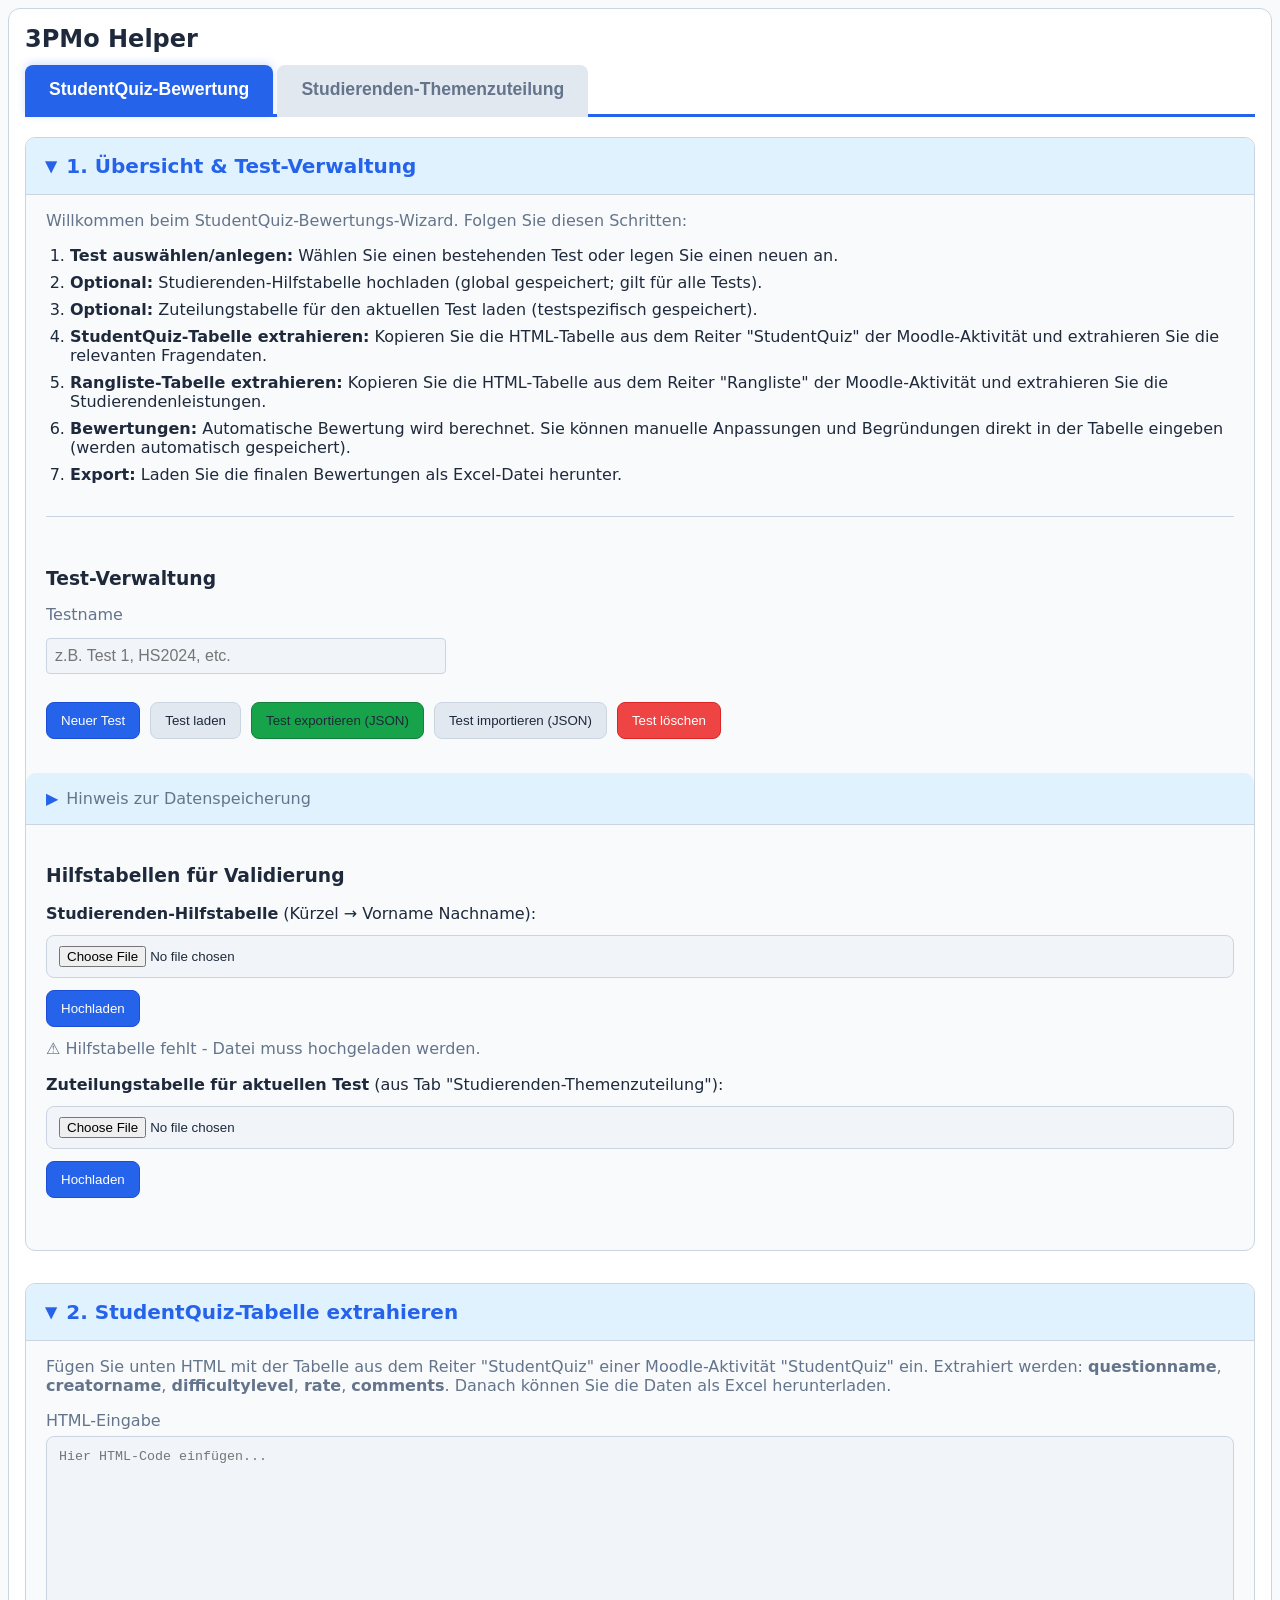
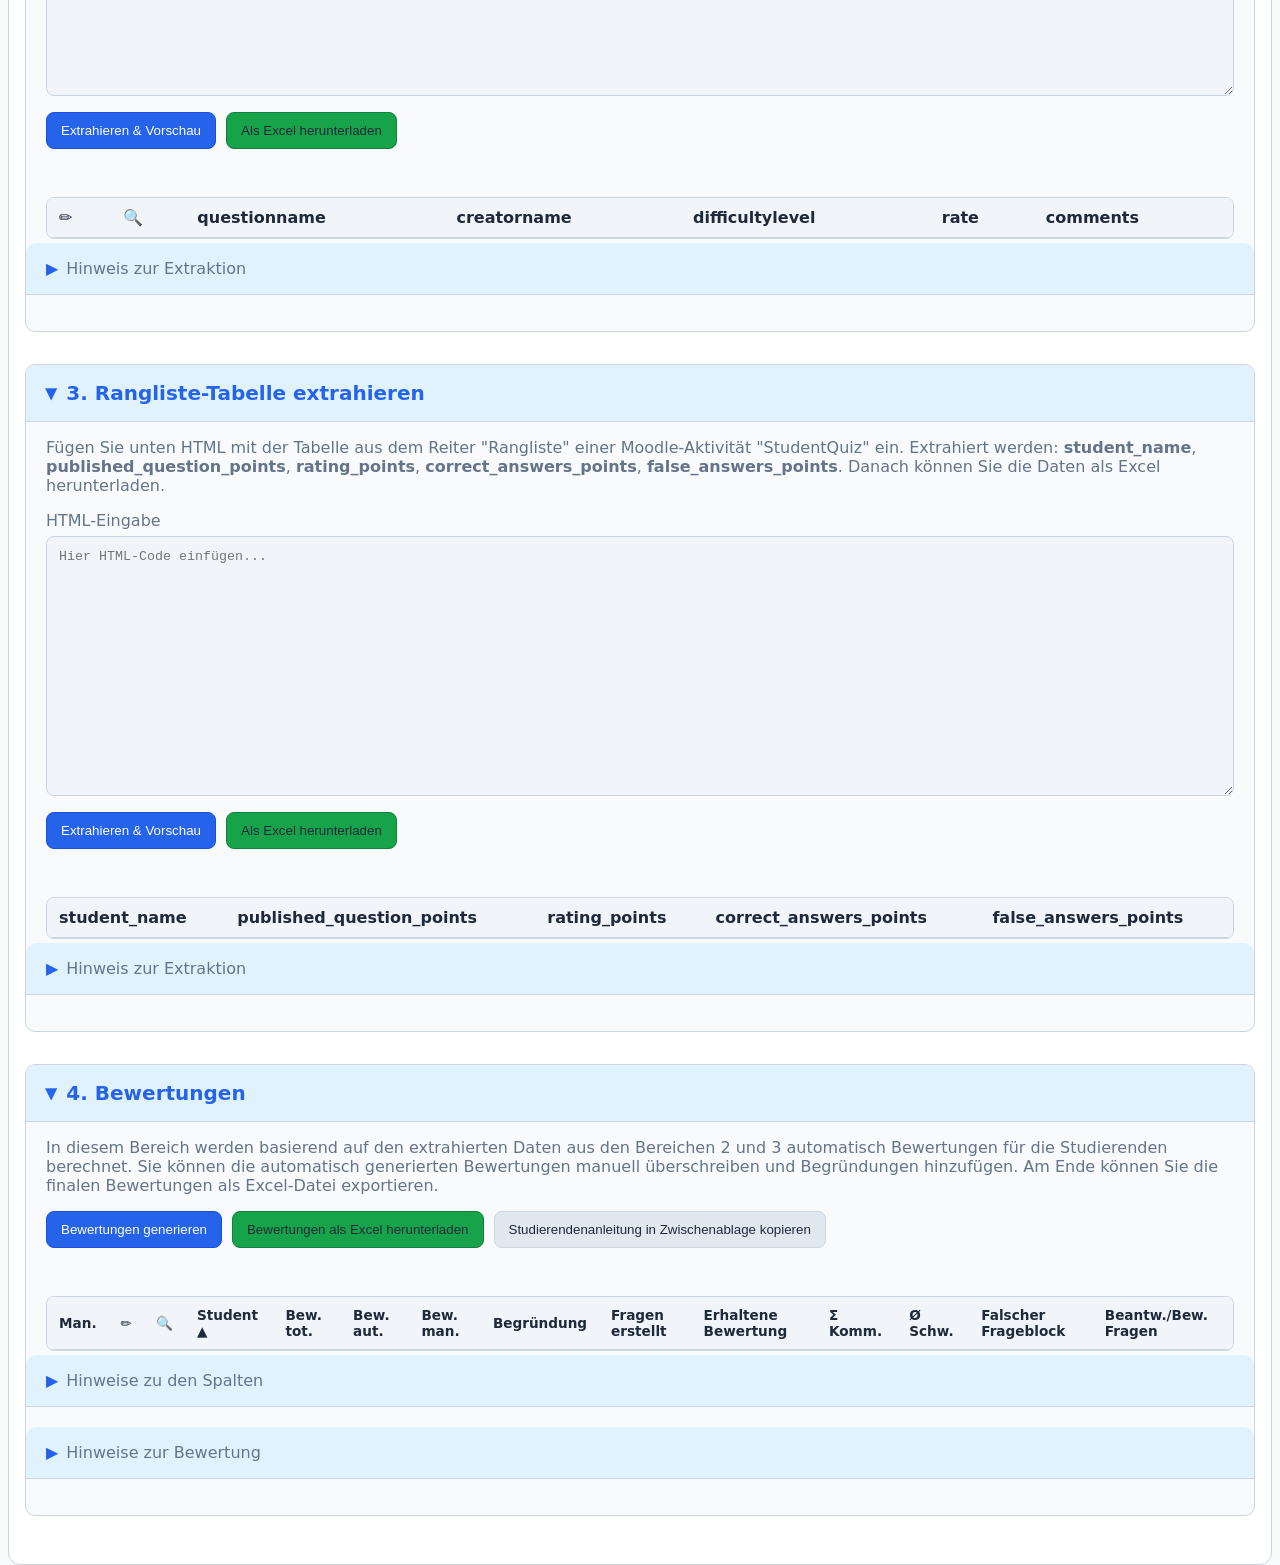
==== index.html @ 660d5282 "docs: changed readme.md and on-page documentation" ====
<!doctype html>
<html lang="de">
<head>
  <meta charset="utf-8" />
  <meta name="viewport" content="width=device-width, initial-scale=1" />
  <title>3PMo Helper</title>
  <link rel="stylesheet" href="styles.css" />
  <script src="vendor/xlsx.bundle.js"></script>
  <script src="grading.js"></script>
  <script src="persistence.js"></script>
  <script defer src="script.js"></script>
</head>
<body>
  <div class="container">
    <h1>3PMo Helper</h1>

    <div class="tabs">
      <button id="tabSQ" class="tab active" type="button">StudentQuiz-Bewertung</button>
      <button id="tabAssign" class="tab" type="button">Studierenden-Themenzuteilung</button>
    </div>

    <section id="page-sq" class="page active" aria-labelledby="tabSQ">
      
      <!-- Bereich 1: Übersicht & Test-Verwaltung -->
      <details class="wizard-section" open>
        <summary><h2>1. Übersicht & Test-Verwaltung</h2></summary>
        <div class="wizard-content">
          <p class="hint">Willkommen beim StudentQuiz-Bewertungs-Wizard. Folgen Sie diesen Schritten:</p>
          <ol>
            <li><strong>Test auswählen/anlegen:</strong> Wählen Sie einen bestehenden Test oder legen Sie einen neuen an.</li>
            <li><strong>Optional:</strong> Studierenden‑Hilfstabelle hochladen (global gespeichert; gilt für alle Tests).</li>
            <li><strong>Optional:</strong> Zuteilungstabelle für den aktuellen Test laden (testspezifisch gespeichert).</li>
            <li><strong>StudentQuiz‑Tabelle extrahieren:</strong> Kopieren Sie die HTML‑Tabelle aus dem Reiter "StudentQuiz" der Moodle‑Aktivität und extrahieren Sie die relevanten Fragendaten.</li>
            <li><strong>Rangliste‑Tabelle extrahieren:</strong> Kopieren Sie die HTML‑Tabelle aus dem Reiter "Rangliste" der Moodle‑Aktivität und extrahieren Sie die Studierendenleistungen.</li>
            <li><strong>Bewertungen:</strong> Automatische Bewertung wird berechnet. Sie können manuelle Anpassungen und Begründungen direkt in der Tabelle eingeben (werden automatisch gespeichert).</li>
            <li><strong>Export:</strong> Laden Sie die finalen Bewertungen als Excel‑Datei herunter.</li>
          </ol>

          <div class="test-management">
            <h3>Test-Verwaltung</h3>
            
            <label for="testNameInput" class="label">Testname</label>
            <input type="text" id="testNameInput" placeholder="z.B. Test 1, HS2024, etc." />
            
            <div class="buttons">
              <button id="btnNewTest" type="button" class="primary">Neuer Test</button>
              <button id="btnLoadTest" type="button">Test laden</button>
              <button id="btnSaveTest" type="button" class="success">Test exportieren (JSON)</button>
              <button id="btnImportTest" type="button">Test importieren (JSON)</button>
              <button id="btnDeleteTest" type="button" style="background: #ef4444; border-color: #dc2626; color: white;">Test löschen</button>
            </div>
            <input type="file" id="testFileInput" accept=".json" style="display: none;" />
            
            <div id="testStatus" class="status" role="status" aria-live="polite"></div>
            
            <details class="note">
              <summary>Hinweis zur Datenspeicherung</summary>
              <ul>
                <li><strong>Automatisches Speichern:</strong> Manuelle Bewertungen, Begründungen und „Manuell zu bewerten“ werden <em>pro Test</em> lokal (LocalStorage) gespeichert.</li>
                <li><strong>Hilfstabellen:</strong> Die Studierenden‑Hilfstabelle wird <em>global</em> gespeichert (gilt für alle Tests).</li>
                <li><strong>Zuteilung:</strong> Die Zuteilungstabelle wird <em>testspezifisch</em> gespeichert.</li>
                <li><strong>HTML‑Daten:</strong> Die in Bereich 2/3 eingefügten HTML‑Daten werden <em>pro Test</em> gespeichert und können mit „Gespeicherte Daten löschen“ in den jeweiligen Bereichen entfernt werden.</li>
                <li><strong>Export/Import (JSON):</strong> Enthält manuelle Noten, Begründungen sowie die Markierung „Manuell zu bewerten“.</li>
                <li><strong>Test löschen:</strong> Entfernt alle Daten des aktuellen Tests aus dem LocalStorage. Die globale Studierenden‑Hilfstabelle bleibt erhalten.</li>
                <li><strong>Mehrere Tests:</strong> Sie können verschiedene Tests parallel verwalten (z. B. „Test 1“, „Test 2“).</li>
              </ul>
            </details>
          </div>

          <div class="helper-tables" style="margin-top: 24px;">
            <h3>Hilfstabellen für Validierung</h3>
            
            <div class="upload-section">
              <label>
                <strong>Studierenden-Hilfstabelle</strong> (Kürzel → Vorname Nachname):
              </label>
              <input type="file" id="studentHelperFile" accept=".xlsx,.xls">
              <div class="buttons">
                <button id="btnUploadStudentHelper" type="button" class="primary">Hochladen</button>
                <button id="btnClearStudentHelper" type="button" class="secondary" style="display: none;">Daten löschen</button>
              </div>
              <div id="statusStudentHelper" class="status"></div>
            </div>

            <div class="upload-section" style="margin-top: 16px;">
              <label>
                <strong>Zuteilungstabelle für aktuellen Test</strong> (aus Tab "Studierenden-Themenzuteilung"):
              </label>
              <input type="file" id="assignmentFile" accept=".xlsx,.xls">
              <div class="buttons">
                <button id="btnUploadAssignment" type="button" class="primary">Hochladen</button>
                <button id="btnClearAssignment" type="button" class="secondary" style="display: none;">Daten löschen</button>
              </div>
              <div id="statusAssignment" class="status"></div>
            </div>
          </div>
        </div>
      </details>

      <!-- Bereich 2: StudentQuiz-Tabelle extrahieren -->
      <details class="wizard-section" open>
        <summary><h2>2. StudentQuiz-Tabelle extrahieren</h2></summary>
        <div class="wizard-content">
          <p class="hint">Fügen Sie unten HTML mit der Tabelle aus dem Reiter "StudentQuiz" einer Moodle-Aktivität "StudentQuiz" ein. Extrahiert werden: <strong>questionname</strong>, <strong>creatorname</strong>, <strong>difficultylevel</strong>, <strong>rate</strong>, <strong>comments</strong>. Danach können Sie die Daten als Excel herunterladen.</p>

          <label for="htmlInput" class="label">HTML-Eingabe</label>
          <textarea id="htmlInput" placeholder="Hier HTML-Code einfügen..."></textarea>

          <div class="buttons">
            <button id="btnParse" type="button" class="primary">Extrahieren & Vorschau</button>
            <button id="btnDownload" type="button" class="success">Als Excel herunterladen</button>
            <button id="btnClearSavedHtml" type="button" class="secondary" style="display: none;">Gespeicherte Daten löschen</button>
          </div>

          <div id="status" class="status" role="status" aria-live="polite"></div>

          <div class="table-wrapper">
            <table id="previewTable">
              <thead>
                <tr>
                  <th>✏️</th>
                  <th>🔍</th>
                  <th>questionname</th>
                  <th>creatorname</th>
                  <th>difficultylevel</th>
                  <th>rate</th>
                  <th>comments</th>
                </tr>
              </thead>
              <tbody></tbody>
            </table>
          </div>

          <details class="note">
            <summary>Hinweis zur Extraktion</summary>
            <ul>
              <li><strong>difficultylevel</strong> wird nur aus <code>data-difficultylevel</code> gelesen. Falls nicht vorhanden, bleibt das Feld leer.</li>
              <li><strong>rate</strong> wird nur aus <code>data-rate</code> gelesen. Falls nicht vorhanden, bleibt das Feld leer.</li>
              <li><strong>comments</strong>: "n.a." wird als 0 gezählt.</li>
              <li><strong>Speicherung:</strong> Das eingegebene HTML wird <em>pro Test</em> im Browser gespeichert. Mit „Gespeicherte Daten löschen“ können Sie es entfernen.</li>
            </ul>
          </details>
        </div>
      </details>

      <!-- Bereich 3: Rangliste-Tabelle extrahieren -->
      <details class="wizard-section" open>
        <summary><h2>3. Rangliste-Tabelle extrahieren</h2></summary>
        <div class="wizard-content">
          <p class="hint">Fügen Sie unten HTML mit der Tabelle aus dem Reiter "Rangliste" einer Moodle-Aktivität "StudentQuiz" ein. Extrahiert werden: <strong>student_name</strong>, <strong>published_question_points</strong>, <strong>rating_points</strong>, <strong>correct_answers_points</strong>, <strong>false_answers_points</strong>. Danach können Sie die Daten als Excel herunterladen.</p>

          <label for="htmlInputRanking" class="label">HTML-Eingabe</label>
          <textarea id="htmlInputRanking" placeholder="Hier HTML-Code einfügen..."></textarea>

          <div class="buttons">
            <button id="btnParseRanking" type="button" class="primary">Extrahieren & Vorschau</button>
            <button id="btnDownloadRanking" type="button" class="success">Als Excel herunterladen</button>
            <button id="btnClearSavedRankingHtml" type="button" class="secondary" style="display: none;">Gespeicherte Daten löschen</button>
          </div>

          <div id="statusRanking" class="status" role="status" aria-live="polite"></div>

          <div class="table-wrapper">
            <table id="previewTableRanking">
              <thead>
                <tr>
                  <th>student_name</th>
                  <th>published_question_points</th>
                  <th>rating_points</th>
                  <th>correct_answers_points</th>
                  <th>false_answers_points</th>
                </tr>
              </thead>
              <tbody></tbody>
            </table>
          </div>

          <details class="note">
            <summary>Hinweis zur Extraktion</summary>
            <ul>
              <li>Die Extraktion erfolgt analog zur StudentQuiz-Tabelle.</li>
              <li>Punktwerte werden als numerische Werte extrahiert.</li>
              <li><strong>Speicherung:</strong> Das eingegebene HTML wird <em>pro Test</em> im Browser gespeichert. Mit „Gespeicherte Daten löschen“ können Sie es entfernen.</li>
            </ul>
          </details>
        </div>
      </details>

      <!-- Bereich 4: Bewertungen -->
      <details class="wizard-section" open>
        <summary><h2>4. Bewertungen</h2></summary>
        <div class="wizard-content">
          <p class="hint">In diesem Bereich werden basierend auf den extrahierten Daten aus den Bereichen 2 und 3 automatisch Bewertungen für die Studierenden berechnet. Sie können die automatisch generierten Bewertungen manuell überschreiben und Begründungen hinzufügen. Am Ende können Sie die finalen Bewertungen als Excel-Datei exportieren.</p>
          
          <div class="buttons">
            <button id="btnGenerateGrades" type="button" class="primary" disabled>Bewertungen generieren</button>
            <button id="btnDownloadGrades" type="button" class="success" disabled>Bewertungen als Excel herunterladen</button>
            <button id="btnCopyStudentGuide" type="button" class="secondary">Studierendenanleitung in Zwischenablage kopieren</button>
          </div>

          <div id="statusGrades" class="status" role="status" aria-live="polite"></div>

          <div class="buttons" id="gradeFilterButtons" style="display: none;">
            <button id="btnFilterManual" type="button">Nur manuell zu Bewertende anzeigen</button>
            <button id="btnShowAll" type="button">Alle anzeigen</button>
          </div>

          <div class="table-height-control" id="tableHeightControl" style="display: none;">
            <label for="tableHeightSlider">Tabellenhöhe: <span id="tableHeightValue">600</span>px</label>
            <input type="range" id="tableHeightSlider" min="300" max="1200" value="600" step="50">
          </div>

          <div class="table-wrapper" id="gradesTableWrapper">
            <table id="gradesTable">
              <thead>
                <tr>
                  <th>Man.</th>
                  <th>✏️</th>
                  <th>🔍</th>
                  <th class="sortable" data-sort="student_name" data-order="asc">Student ▲</th>
                  <th class="sortable" data-sort="total_grade">Bew. tot.</th>
                  <th class="sortable" data-sort="automatic_grade">Bew. aut.</th>
                  <th class="sortable" data-sort="manual_grade">Bew. man.</th>
                  <th>Begründung</th>
                  <th class="sortable" data-sort="question_count">Fragen erstellt</th>
                  <th class="sortable" data-sort="rating_points">Erhaltene Bewertung</th>
                  <th class="sortable" data-sort="total_comments">Σ Komm.</th>
                  <th class="sortable" data-sort="avg_difficultylevel">Ø Schw.</th>
                  <th class="sortable" data-sort="wrong_block">Falscher Frageblock</th>
                  <th class="sortable" data-sort="total_answers_points">Beantw./Bew. Fragen</th>
                </tr>
              </thead>
              <tbody></tbody>
            </table>
          </div>

          <details class="note">
            <summary>Hinweise zu den Spalten</summary>
            <ul>
              <li><strong>Fragen erstellt:</strong> Anzahl der erstellten Fragen. Werte ungleich 1 werden rot und fett dargestellt.</li>
              <li><strong>Erhaltene Bewertung:</strong> Durchschnittliche Bewertung (Sterne) der erstellten Frage(n). Berechnet als: Summe der Bewertungspunkte / Anzahl Fragen.</li>
              <li><strong>Beantw./Bew. Fragen:</strong> Format: Gesamt (R: Richtig / F: Falsch). Zeigt die Gesamtpunkte für Antworten sowie die Aufteilung in richtige und falsche Antworten.</li>
            </ul>
          </details>

          <details class="note">
            <summary>Hinweise zur Bewertung</summary>
            
            <h4>Automatische Bewertung (0-100%)</h4>
            <p>Gewichtete Gesamtbewertung aus drei Hauptaspekten plus zusätzliche Abzüge:</p>
            <ul>
              <li><strong>Frage erstellt (50%):</strong> 0 Fragen = 0%, 1 Frage = 100%, mehr als 1 Frage = 70%</li>
              <li><strong>Fragebewertung (25%):</strong> Basierend auf erhaltenen Sternen pro veröffentlichter Frage, normalisiert auf Skala 2-5 (≤2 Sterne = 0%, 5 Sterne = 100%, linear dazwischen)</li>
              <li><strong>Fragen beantwortet (25%):</strong> Basierend auf Anzahl beantworteter Fragen, normalisiert auf max. 5 Fragen (≥5 Fragen = 100%)</li>
              <li><strong>Falscher Frageblock:</strong> -20% Abzug vom Gesamtergebnis, wenn Frage im falschen thematischen Block erstellt wurde</li>
              <li><strong>Mehr falsche als richtige Antworten:</strong> -10% Abzug vom Gesamtergebnis, deutet auf ungenügendes Engagement hin</li>
            </ul>
            <p><strong>Formel:</strong> (50% × Bewertung_FrageErstellt + 25% × Bewertung_FrageBewertung + 25% × Bewertung_FragenBeantwortung) - Zusätzliche Abzüge</p>
            
            <h4>Automatische Markierung für manuelle Bewertung</h4>
            <p>Ein Eintrag wird automatisch als "Manuell zu bewerten" markiert (rot hervorgehoben), wenn eines der folgenden Kriterien zutrifft:</p>
            <ul>
              <li><strong>Mehr als eine Frage erstellt:</strong> Anzahl Fragen > 1 (ungewöhnlich, könnte auf Fehler hindeuten)</li>
              <li><strong>Punkte Sterne < 4:</strong> Niedrige Bewertung der erstellten Frage(n), deutet auf Qualitätsprobleme hin</li>
              <li><strong>Σ Kommentare < 3:</strong> Zu wenige Bewertungen der Frage (< 3 Studierende), daher ist die Aussagekraft der Punkte Sterne nicht ausreichend. Die Qualität der Frage muss manuell geprüft werden</li>
              <li><strong>Punkte Antworten < 5:</strong> Zu wenig Engagement beim Beantworten von Fragen (25% der Bewertung)</li>
              <li><strong>Mehr falsche als richtige Antworten:</strong> Deutet darauf hin, dass der Studierende möglicherweise geraten hat statt die Fragen ernsthaft zu beantworten (erkennbar an geringer investierter Zeit)</li>
              <li><strong>Falscher Frageblock:</strong> Frage wurde im falschen thematischen Block erstellt (Zuteilungsfehler)</li>
            </ul>
            <p><strong>Zweck:</strong> Diese Kriterien helfen dabei, Studierende zu identifizieren, die besondere Aufmerksamkeit benötigen oder bei denen die automatische Bewertung möglicherweise nicht angemessen ist.</p>
            
            <h4>Manuelle Bewertung</h4>
            <p>Kann verwendet werden, um die automatische Bewertung zu überschreiben. Begründungen helfen bei der Nachvollziehbarkeit und Transparenz gegenüber den Studierenden.</p>
          </details>
        </div>
      </details>

    </section>

    <section id="page-assign" class="page" aria-labelledby="tabAssign">
      <p class="hint">Studierenden-Themenzuteilung: Laden Sie eine Excel-Datei mit den Spalten <strong>Kuerzel</strong> und <strong>Klasse</strong> hoch, geben Sie die Testnummer und die Blöcke an und erzeugen Sie die Zuteilung.</p>

      <label for="studentsFile" class="label">Excel mit Studierenden (Kuerzel, Klasse)</label>
      <input id="studentsFile" type="file" accept=".xlsx,.xls,application/vnd.openxmlformats-officedocument.spreadsheetml.sheet,application/vnd.ms-excel" />

      <label for="testNumber" class="label">Testnummer (1–12)</label>
      <input id="testNumber" type="number" min="1" max="12" placeholder="z. B. 3" />

      <label for="blocksInput" class="label">Blöcke (Semikolon-getrennt, Format: Semesterwoche_Folienbereich)</label>
      <input id="blocksInput" type="text" placeholder="z. B. 1_8-12; 1_13-17; 2_2-6" />

      <div class="buttons">
        <button id="btnTemplate" type="button" class="secondary">Template herunterladen</button>
        <button id="btnAssign" type="button" class="primary">Zuteilen & Vorschau</button>
        <button id="btnDownloadAssign" type="button" class="success">Als Excel herunterladen</button>
      </div>

      <div id="assignStatus" class="status" role="status" aria-live="polite"></div>

      <div id="assignSummary"></div>

      <div class="table-wrapper">
        <table id="assignPreviewTable">
          <thead>
            <tr>
              <th>Kürzel</th>
              <th>Klasse</th>
              <th>Frage erstellen in Block</th>
              <th>Fragen beantworten in Blöcken</th>
            </tr>
          </thead>
          <tbody></tbody>
        </table>
      </div>

      <details class="note">
        <summary>Hinweis zum Blöcke-Format</summary>
        <ul>
          <li>Format pro Block: <code>Semesterwoche_Folienbereich</code> (z. B. <code>1_8-12</code>).</li>
          <li>Mehrere Blöcke semikolongetrennt (z. B. <code>1_8-12; 1_13-17; 2_2-6</code>).</li>
          <li>Im Output werden Wochen zweistellig formatiert (z. B. <code>SW01F8-12</code>).</li>
        </ul>
      </details>
    </section>
  </div>
</body>
</html>
---- styles.css ----
/* Basic, clean layout */
:root {
  --bg: #f8fafc;
  --panel: #ffffff;
  --text: #1e293b;
  --muted: #64748b;
  --primary: #2563eb;
  --secondary: #e2e8f0;
  --success: #16a34a;
  --border: #cbd5e1;
}

* { box-sizing: border-box; }
html, body { height: 100%; }
body {
  margin: 0;
  background: var(--bg);
  color: var(--text);
  font-family: ui-sans-serif, system-ui, -apple-system, Segoe UI, Roboto, Ubuntu, Cantarell, Noto Sans, "Helvetica Neue", Arial, "Apple Color Emoji", "Segoe UI Emoji";
}

.container {
  max-width: none;
  margin: 8px;
  padding: 16px;
  background: var(--panel);
  border: 1px solid var(--border);
  border-radius: 12px;
}

h1 { margin: 0 0 12px; font-size: 1.5rem; }
.hint { margin: 0 0 16px; color: var(--muted); }
.label { display:block; margin: 12px 0 6px; color: var(--muted); }

#htmlInput {
  width: 100%;
  min-height: 260px;
  padding: 12px;
  border-radius: 8px;
  border: 1px solid var(--border);
  background: #f1f5f9;
  color: var(--text);
  font-family: ui-monospace, SFMono-Regular, Menlo, Monaco, Consolas, "Liberation Mono", "Courier New", monospace;
}

.buttons { display: flex; gap: 10px; margin-top: 12px; flex-wrap: wrap; }
button { 
  border: 1px solid var(--border);
  background: var(--secondary);
  color: var(--text);
  padding: 10px 14px;
  border-radius: 8px;
  cursor: pointer;
}
button.primary { background: var(--primary); border-color: #1d4ed8; color: #ffffff; }
button.secondary { background: var(--secondary); }
button.success { background: var(--success); border-color: #15803d; }
button:hover { filter: brightness(1.08); }

.status { margin-top: 10px; min-height: 20px; color: var(--muted); }

.table-wrapper { margin-top: 18px; overflow:auto; border: 1px solid var(--border); border-radius: 8px; max-height: 600px; }
#previewTable, #assignPreviewTable, #gradesTable, .summary-table { width: 100%; border-collapse: collapse; }
#previewTable th, #previewTable td, #assignPreviewTable th, #assignPreviewTable td, #gradesTable th, #gradesTable td, .summary-table th, .summary-table td { padding: 10px 12px; border-bottom: 1px solid var(--border); text-align: left; }
#previewTable thead th, #assignPreviewTable thead th, #gradesTable thead th, .summary-table thead th { position: sticky; top: 0; background: #f1f5f9; z-index: 10; }
#previewTable tbody tr:hover, #assignPreviewTable tbody tr:hover, #gradesTable tbody tr:hover, .summary-table tbody tr:hover { background: rgba(0,0,0,0.03); }

/* Sortable table headers */
.sortable {
  cursor: pointer;
  user-select: none;
  position: relative;
  transition: background 0.2s;
}
.sortable:hover {
  background: rgba(37, 99, 235, 0.2);
}
.sortable:active {
  background: rgba(37, 99, 235, 0.3);
}

/* Table height control */
.table-height-control {
  margin: 16px 0;
  padding: 12px;
  background: #f1f5f9;
  border: 1px solid var(--border);
  border-radius: 8px;
}
.table-height-control label {
  display: block;
  margin-bottom: 8px;
  color: var(--muted);
  font-size: 0.9rem;
}
.table-height-control input[type="range"] {
  width: 100%;
  max-width: 400px;
  height: 6px;
  background: var(--border);
  border-radius: 3px;
  white-space: pre-wrap;
  outline: none;
  appearance: none;
  -webkit-appearance: none;
}
.table-height-control input[type="range"]::-webkit-slider-thumb {
  -webkit-appearance: none;
  appearance: none;
  width: 18px;
  height: 18px;
  background: var(--primary);
  cursor: pointer;
  border-radius: 50%;
}
.table-height-control input[type="range"]::-moz-range-thumb {
  width: 18px;
  height: 18px;
  background: var(--primary);
  cursor: pointer;
  border-radius: 50%;
  border: none;
}

.note { margin-top: 24px; color: var(--muted); }
details.note summary { 
  cursor: pointer; 
  list-style: none;
}
details.note summary::-webkit-details-marker { display: none; }
details.note summary::before {
  content: '▶';
  display: inline-block;
  margin-right: 8px;
  transition: transform 0.2s;
  color: var(--primary);
  transform: rotate(0deg) !important;
}
details.note[open] summary::before {
  transform: rotate(90deg) !important;
}

/* Upload sections */
.upload-section {
  display: flex;
  flex-direction: column;
  gap: 12px;
}
.upload-section label {
  display: block;
  margin-bottom: 0;
}
.upload-section input[type="file"] {
  margin-top: 0;
}
.upload-section .buttons,
.upload-section > button {
  margin-top: 0;
}
.upload-section .status {
  margin-top: 0;
}

/* Tabs & pages */
.tabs { 
  display: flex; 
  gap: 4px; 
  margin: 0 0 0 0; 
  border-bottom: 3px solid var(--primary);
  flex-wrap: wrap; 
}
.tab { 
  background: #e2e8f0;
  color: var(--muted);
  padding: 14px 24px;
  border: none;
  border-radius: 8px 8px 0 0;
  cursor: pointer;
  font-size: 1.1rem;
  font-weight: 600;
  transition: all 0.2s;
  border-bottom: 3px solid transparent;
  margin-bottom: -3px;
  position: relative;
}
.tab:hover {
  background: #cbd5e1;
  filter: none;
}
.tab.active { 
  background: var(--primary); 
  color: white;
  border-color: var(--primary);
  box-shadow: 0 -2px 8px rgba(37, 99, 235, 0.2);
}
.page { 
  display: none; 
  padding-top: 20px;
}
.page.active { 
  display: block; 
}

/* Inputs for assignment page */
input[type="text"], input[type="number"], input[type="file"] {
  width: 100%;
  padding: 10px 12px;
  border-radius: 8px;
  border: 1px solid var(--border);
  background: #f1f5f9;
  color: var(--text);
  margin-top: 8px;
}

/* Summary sections */
.summary-section { margin-top: 16px; }
.summary-section h3 { margin: 8px 0; font-size: 1rem; color: var(--text); }

/* Wizard sections */
.wizard-section {
  margin-bottom: 32px;
  padding: 20px;
  background: #f8fafc;
  border: 1px solid var(--border);
  border-radius: 10px;
}
.wizard-section summary {
  cursor: pointer;
  list-style: none;
  margin: -20px -20px 16px -20px;
  padding: 16px 20px;
  background: #e0f2fe;
  border-radius: 10px 10px 0 0;
  border-bottom: 1px solid var(--border);
  user-select: none;
}
.wizard-section summary::-webkit-details-marker {
  display: none;
}
.wizard-section summary::before {
  content: '▶';
  display: inline-block;
  margin-right: 8px;
  transition: transform 0.2s;
  color: var(--primary);
}
.wizard-section[open] summary::before {
  transform: rotate(90deg);
}
.wizard-section summary:hover {
  background: #bae6fd;
}
.wizard-section h2 {
  display: inline;
  margin: 0;
  font-size: 1.25rem;
  color: var(--primary);
}
.wizard-section ol {
  margin: 8px 0;
  padding-left: 24px;
  color: var(--text);
}
.wizard-section ol li {
  margin-bottom: 8px;
}

/* Styling für alle textareas (nicht nur htmlInput) */
textarea {
  width: 100%;
  min-height: 260px;
  padding: 12px;
  border-radius: 8px;
  border: 1px solid var(--border);
  background: #f1f5f9;
  color: var(--text);
  font-family: ui-monospace, SFMono-Regular, Menlo, Monaco, Consolas, "Liberation Mono", "Courier New", monospace;
}

/* Tables in wizard sections */
#previewTableRanking, #gradesTable {
  width: 100%;
  border-collapse: collapse;
}
#previewTableRanking th, #previewTableRanking td,
#gradesTable th, #gradesTable td {
  padding: 10px 12px;
  border-bottom: 1px solid var(--border);
  text-align: left;
}
#previewTableRanking thead th, #gradesTable thead th {
  position: sticky;
  top: 0;
  background: #f1f5f9;
}
#previewTableRanking tbody tr:hover, #gradesTable tbody tr:hover {
  background: rgba(0, 0, 0, 0.03);
}

/* MISSING indicator */
.missing {
  color: #ef4444;
  font-weight: bold;
  font-size: 0.85rem;
}

/* Highlight colors for question count */
.highlight-violet {
  color: #a855f7;
  font-weight: bold;
}
.highlight-red {
  color: #ef4444;
  font-weight: bold;
}

/* Review required styling */
.review-required {
  color: #ef4444;
  font-weight: bold;
}

/* Grades table - smaller font */
#gradesTable {
  font-size: 0.85em;
}

/* Begründung column - smaller font (8th column after adding icons) */
#gradesTable td:nth-child(8) {
  font-size: 0.75em;
}

/* Action icons (edit/preview) */
.action-icon {
  font-size: 1.2em;
  text-decoration: none;
  cursor: pointer;
  display: inline-block;
  transition: transform 0.2s;
}

.action-icon:hover {
  transform: scale(1.2);
}

/* Test management */
.test-management {
  margin-top: 2rem;
  padding-top: 2rem;
  border-top: 1px solid var(--border);
}
.test-management h3 {
  margin-bottom: 1rem;
  color: var(--accent);
}
.test-management input[type="text"] {
  width: 100%;
  max-width: 400px;
  padding: 0.5rem;
  border: 1px solid var(--border);
  border-radius: 4px;
  background: #f1f5f9;
  color: var(--text);
  font-size: 1rem;
  margin-bottom: 1rem;
}

/* Editable cells */
.editable-cell {
  cursor: text;
  min-height: 1.5rem;
  padding: 0.25rem 0.5rem;
  border: 1px solid transparent;
  border-radius: 3px;
  white-space: pre-wrap;
  transition: all 0.2s;
}
.editable-cell:hover {
  background: rgba(59, 130, 246, 0.1);
  border-color: rgba(59, 130, 246, 0.3);
}
.editable-cell:focus {
  outline: none;
  background: rgba(59, 130, 246, 0.15);
  border-color: var(--accent);
}
.editable-cell:empty:before {
  content: attr(data-placeholder);
  color: #6b7280;
  font-style: italic;
}
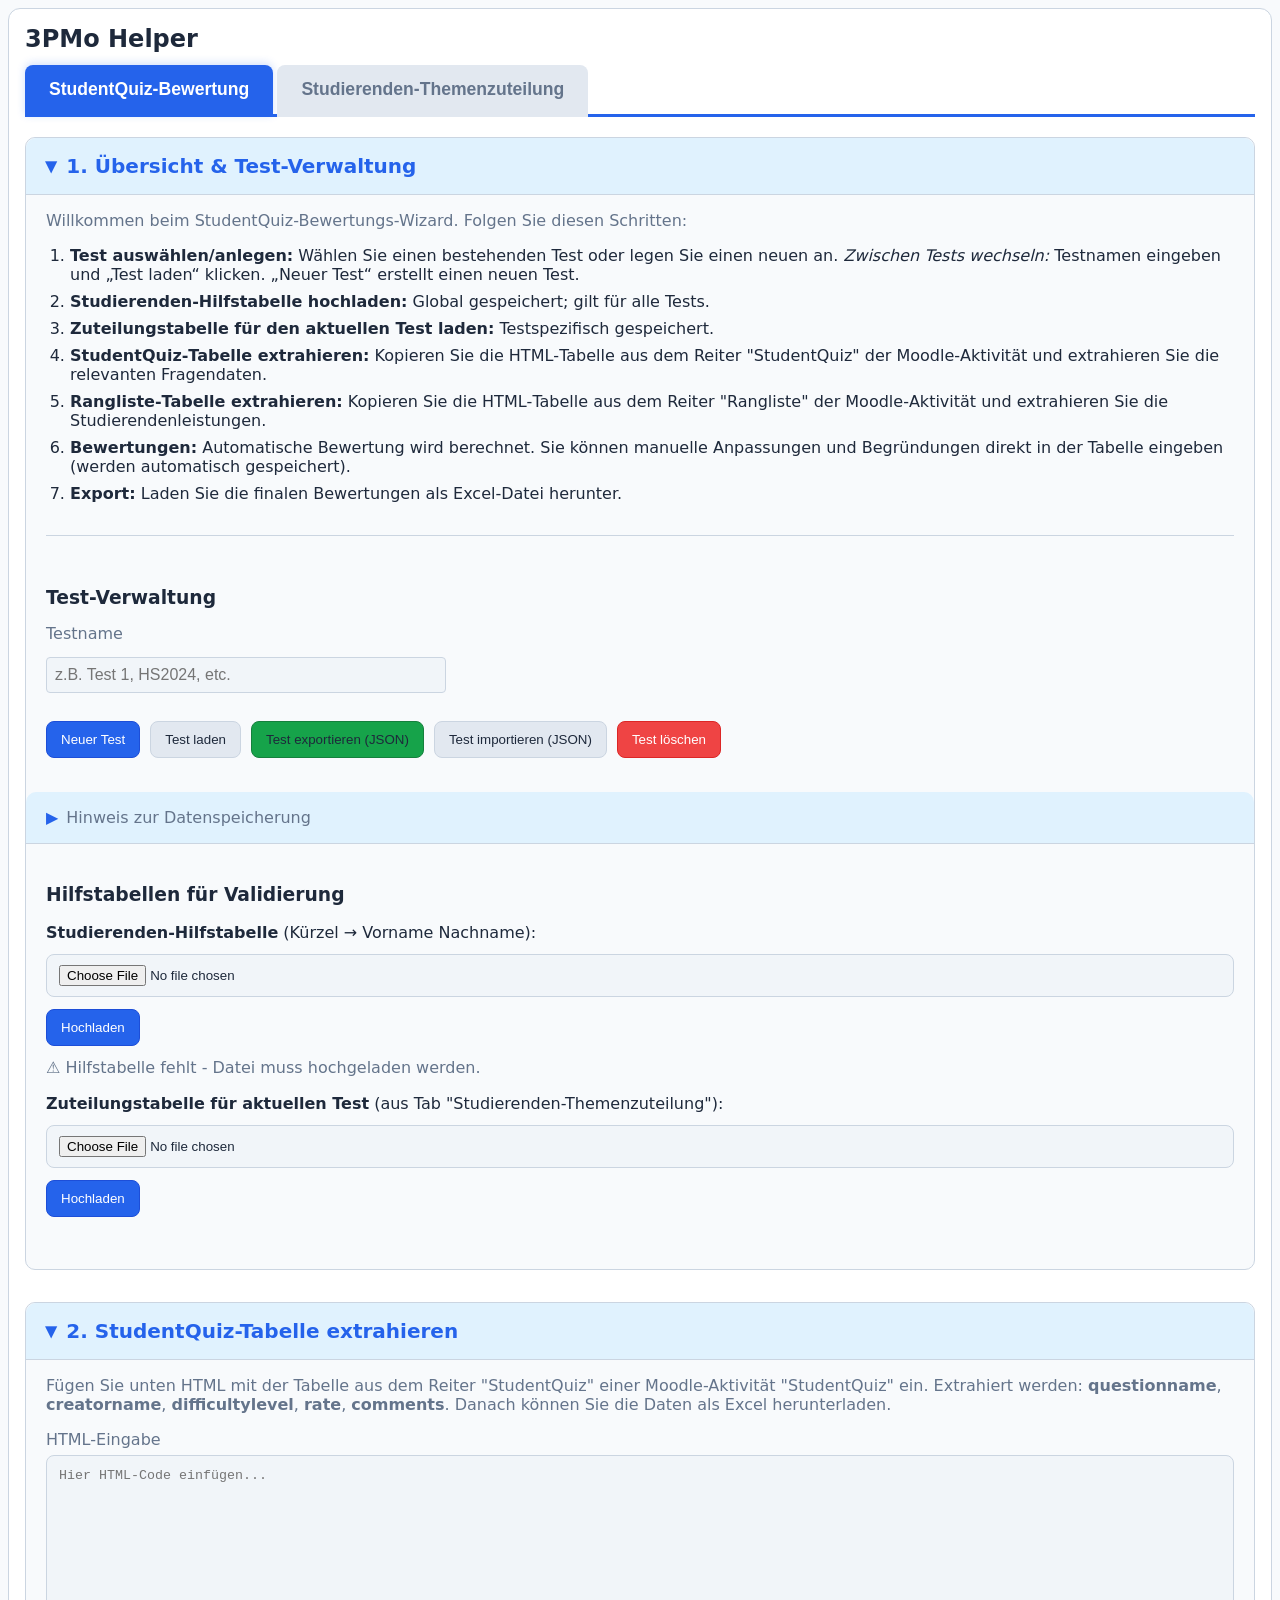
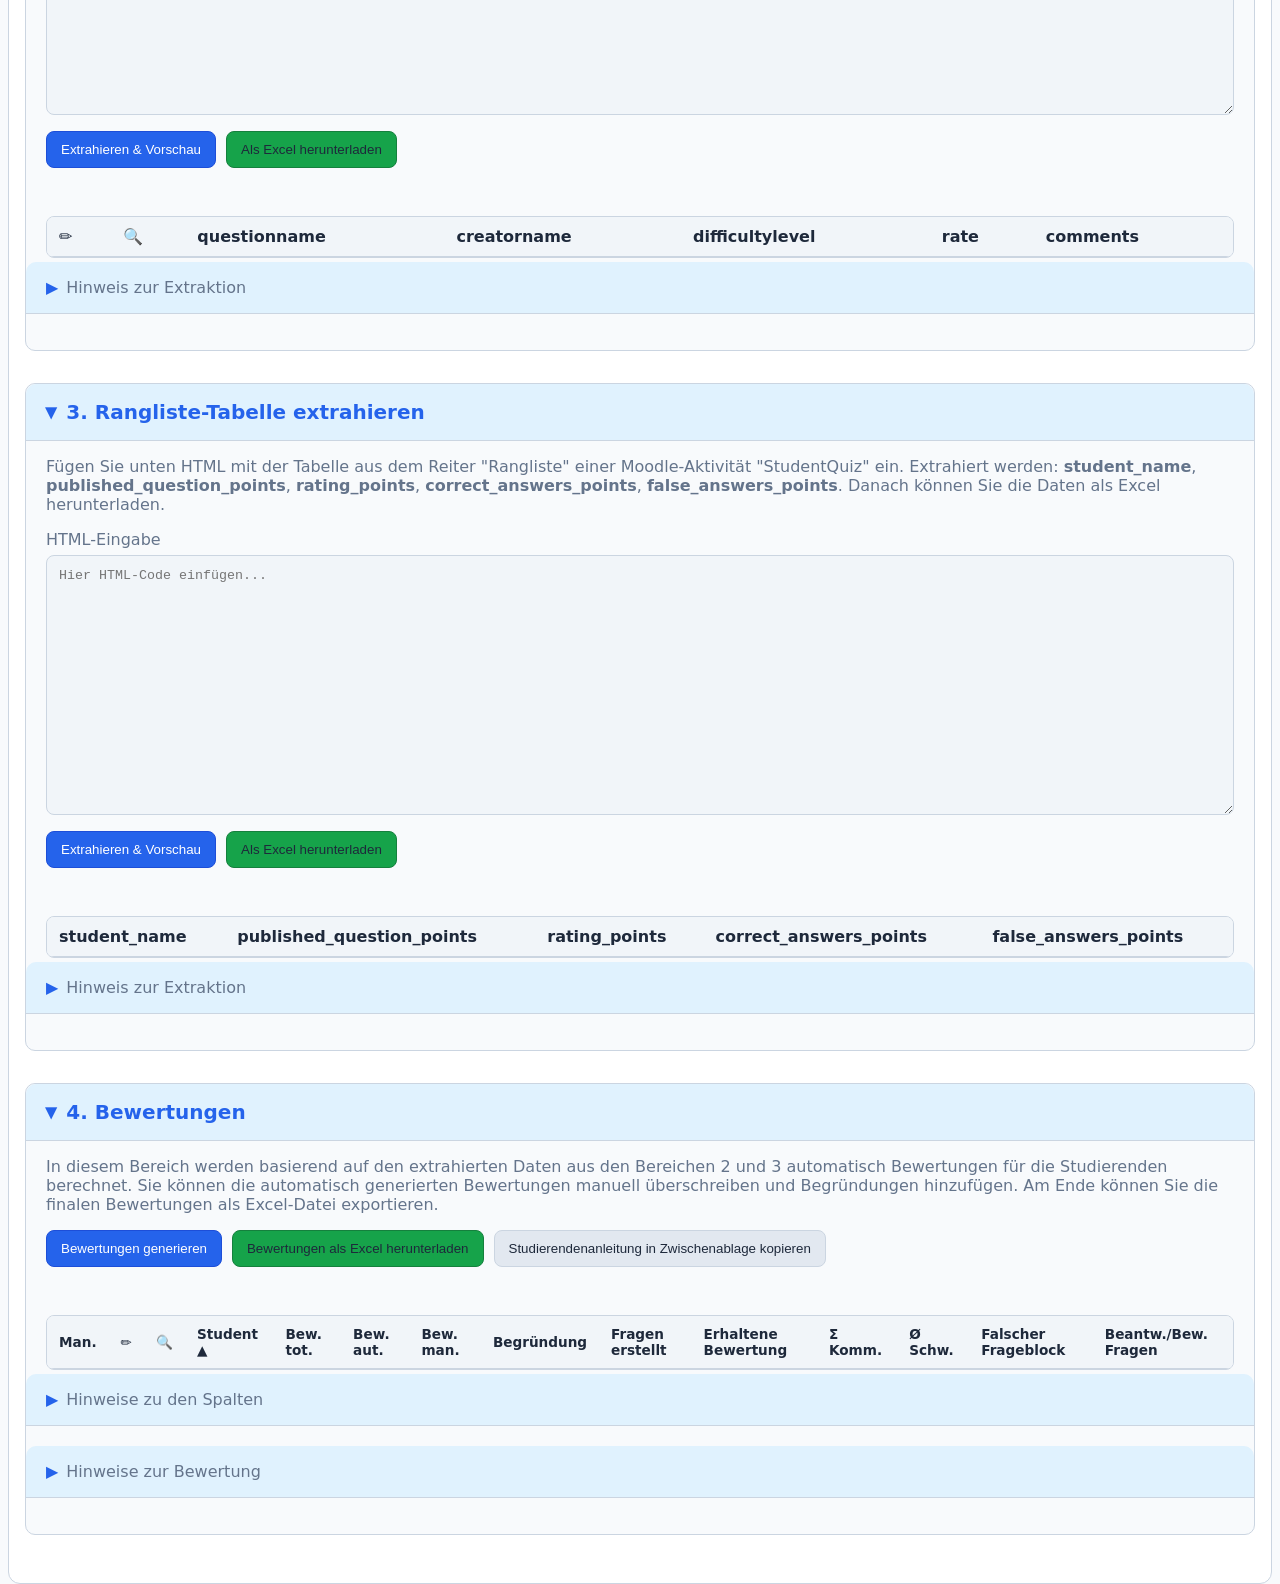
==== commit d58ef5c4: "docs: improve help text and remove low answer points as manual review trigger" ====
--- a/index.html
+++ b/index.html
@@ -27,9 +27,9 @@
         <div class="wizard-content">
           <p class="hint">Willkommen beim StudentQuiz-Bewertungs-Wizard. Folgen Sie diesen Schritten:</p>
           <ol>
-            <li><strong>Test auswählen/anlegen:</strong> Wählen Sie einen bestehenden Test oder legen Sie einen neuen an.</li>
-            <li><strong>Optional:</strong> Studierenden‑Hilfstabelle hochladen (global gespeichert; gilt für alle Tests).</li>
-            <li><strong>Optional:</strong> Zuteilungstabelle für den aktuellen Test laden (testspezifisch gespeichert).</li>
+            <li><strong>Test auswählen/anlegen:</strong> Wählen Sie einen bestehenden Test oder legen Sie einen neuen an. <em>Zwischen Tests wechseln:</em> Testnamen eingeben und „Test laden“ klicken. „Neuer Test“ erstellt einen neuen Test.</li>
+            <li><strong>Studierenden‑Hilfstabelle hochladen:</strong> Global gespeichert; gilt für alle Tests.</li>
+            <li><strong>Zuteilungstabelle für den aktuellen Test laden:</strong> Testspezifisch gespeichert.</li>
             <li><strong>StudentQuiz‑Tabelle extrahieren:</strong> Kopieren Sie die HTML‑Tabelle aus dem Reiter "StudentQuiz" der Moodle‑Aktivität und extrahieren Sie die relevanten Fragendaten.</li>
             <li><strong>Rangliste‑Tabelle extrahieren:</strong> Kopieren Sie die HTML‑Tabelle aus dem Reiter "Rangliste" der Moodle‑Aktivität und extrahieren Sie die Studierendenleistungen.</li>
             <li><strong>Bewertungen:</strong> Automatische Bewertung wird berechnet. Sie können manuelle Anpassungen und Begründungen direkt in der Tabelle eingeben (werden automatisch gespeichert).</li>
@@ -62,7 +62,7 @@
                 <li><strong>HTML‑Daten:</strong> Die in Bereich 2/3 eingefügten HTML‑Daten werden <em>pro Test</em> gespeichert und können mit „Gespeicherte Daten löschen“ in den jeweiligen Bereichen entfernt werden.</li>
                 <li><strong>Export/Import (JSON):</strong> Enthält manuelle Noten, Begründungen sowie die Markierung „Manuell zu bewerten“.</li>
                 <li><strong>Test löschen:</strong> Entfernt alle Daten des aktuellen Tests aus dem LocalStorage. Die globale Studierenden‑Hilfstabelle bleibt erhalten.</li>
-                <li><strong>Mehrere Tests:</strong> Sie können verschiedene Tests parallel verwalten (z. B. „Test 1“, „Test 2“).</li>
+                <li><strong>Mehrere Tests:</strong> Sie können verschiedene Tests parallel verwalten (z. B. „Test 1“, „Test 2“). <em>Wechsel:</em> Testnamen eingeben und „Test laden“ klicken. „Neuer Test“ erstellt einen neuen Test.</li>
               </ul>
             </details>
           </div>
@@ -237,9 +237,19 @@
           <details class="note">
             <summary>Hinweise zu den Spalten</summary>
             <ul>
-              <li><strong>Fragen erstellt:</strong> Anzahl der erstellten Fragen. Werte ungleich 1 werden rot und fett dargestellt.</li>
-              <li><strong>Erhaltene Bewertung:</strong> Durchschnittliche Bewertung (Sterne) der erstellten Frage(n). Berechnet als: Summe der Bewertungspunkte / Anzahl Fragen.</li>
-              <li><strong>Beantw./Bew. Fragen:</strong> Format: Gesamt (R: Richtig / F: Falsch). Zeigt die Gesamtpunkte für Antworten sowie die Aufteilung in richtige und falsche Antworten.</li>
+              <li><strong>Man.:</strong> Checkbox „Manuell zu bewerten“. Aktiviert/Deaktiviert die Markierung und Filterbarkeit.</li>
+              <li><strong>✏️ / 🔍:</strong> Direktlinks zum Bearbeiten bzw. zur Vorschau der Frage (falls vorhanden).</li>
+              <li><strong>Student:</strong> Anzeigename der/des Studierenden. Einträge, die „Manuell zu bewerten“ sind, werden hervorgehoben.</li>
+              <li><strong>Bew. tot.:</strong> Finale Bewertung in % (automatisch + manuell). Dient als Grundlage für die Punkte pro Test.</li>
+              <li><strong>Bew. aut.:</strong> Automatisch berechnete Bewertung basierend auf Aktivitäten (Frage erstellt, Bewertung der Frage, beantwortete Fragen).</li>
+              <li><strong>Bew. man.:</strong> Manuelle Anpassung in % (z. B. +10 oder −5). Wird zur automatischen Bewertung addiert.</li>
+              <li><strong>Begründung:</strong> Erklärung zu Abzügen/Anpassungen. Zeilenumbrüche werden unterstützt; im Excel ist Umbruch aktiviert.</li>
+              <li><strong>Fragen erstellt:</strong> Anzahl der erstellten Fragen (erwartet: 1). Werte ungleich 1 werden rot und fett dargestellt.</li>
+              <li><strong>Erhaltene Bewertung:</strong> Durchschnittliche Sternebewertung der erstellten Frage(n). Werte < 4 werden rot markiert.</li>
+              <li><strong>Σ Komm.:</strong> Anzahl der Kommentare/Bewertungen zu der Frage.</li>
+              <li><strong>Ø Schw.:</strong> Durchschnittliche Schwierigkeit (0 = sehr einfach, 1 = sehr schwer).</li>
+              <li><strong>Falscher Frageblock:</strong> „YES“ = Frage im falschen Themenblock (rot hervorgehoben).</li>
+              <li><strong>Beantw./Bew. Fragen:</strong> Punkte für Antworten, mit Aufteilung: Gesamt (R: richtig / F: falsch).</li>
             </ul>
           </details>
 
@@ -263,14 +273,13 @@
               <li><strong>Mehr als eine Frage erstellt:</strong> Anzahl Fragen > 1 (ungewöhnlich, könnte auf Fehler hindeuten)</li>
               <li><strong>Punkte Sterne < 4:</strong> Niedrige Bewertung der erstellten Frage(n), deutet auf Qualitätsprobleme hin</li>
               <li><strong>Σ Kommentare < 3:</strong> Zu wenige Bewertungen der Frage (< 3 Studierende), daher ist die Aussagekraft der Punkte Sterne nicht ausreichend. Die Qualität der Frage muss manuell geprüft werden</li>
-              <li><strong>Punkte Antworten < 5:</strong> Zu wenig Engagement beim Beantworten von Fragen (25% der Bewertung)</li>
               <li><strong>Mehr falsche als richtige Antworten:</strong> Deutet darauf hin, dass der Studierende möglicherweise geraten hat statt die Fragen ernsthaft zu beantworten (erkennbar an geringer investierter Zeit)</li>
               <li><strong>Falscher Frageblock:</strong> Frage wurde im falschen thematischen Block erstellt (Zuteilungsfehler)</li>
             </ul>
             <p><strong>Zweck:</strong> Diese Kriterien helfen dabei, Studierende zu identifizieren, die besondere Aufmerksamkeit benötigen oder bei denen die automatische Bewertung möglicherweise nicht angemessen ist.</p>
             
             <h4>Manuelle Bewertung</h4>
-            <p>Kann verwendet werden, um die automatische Bewertung zu überschreiben. Begründungen helfen bei der Nachvollziehbarkeit und Transparenz gegenüber den Studierenden.</p>
+            <p>Nutzen Sie die Spalten <strong>„Bew. man.“</strong> (Anpassung in %, z. B. +10 oder −5) und <strong>„Begründung“</strong> (Text) zur fachlichen Korrektur. Setzen Sie manuelle Kommentare <em>unter</em> die automatischen Begründungen, beginnen Sie mit einem Zeilenumbruch und einem Stern (<code>*</code>), z. B.:<br>„<code>* Nach Sichtung der Frage Qualität dennoch ausreichend</code>“.</p>
           </details>
         </div>
       </details>
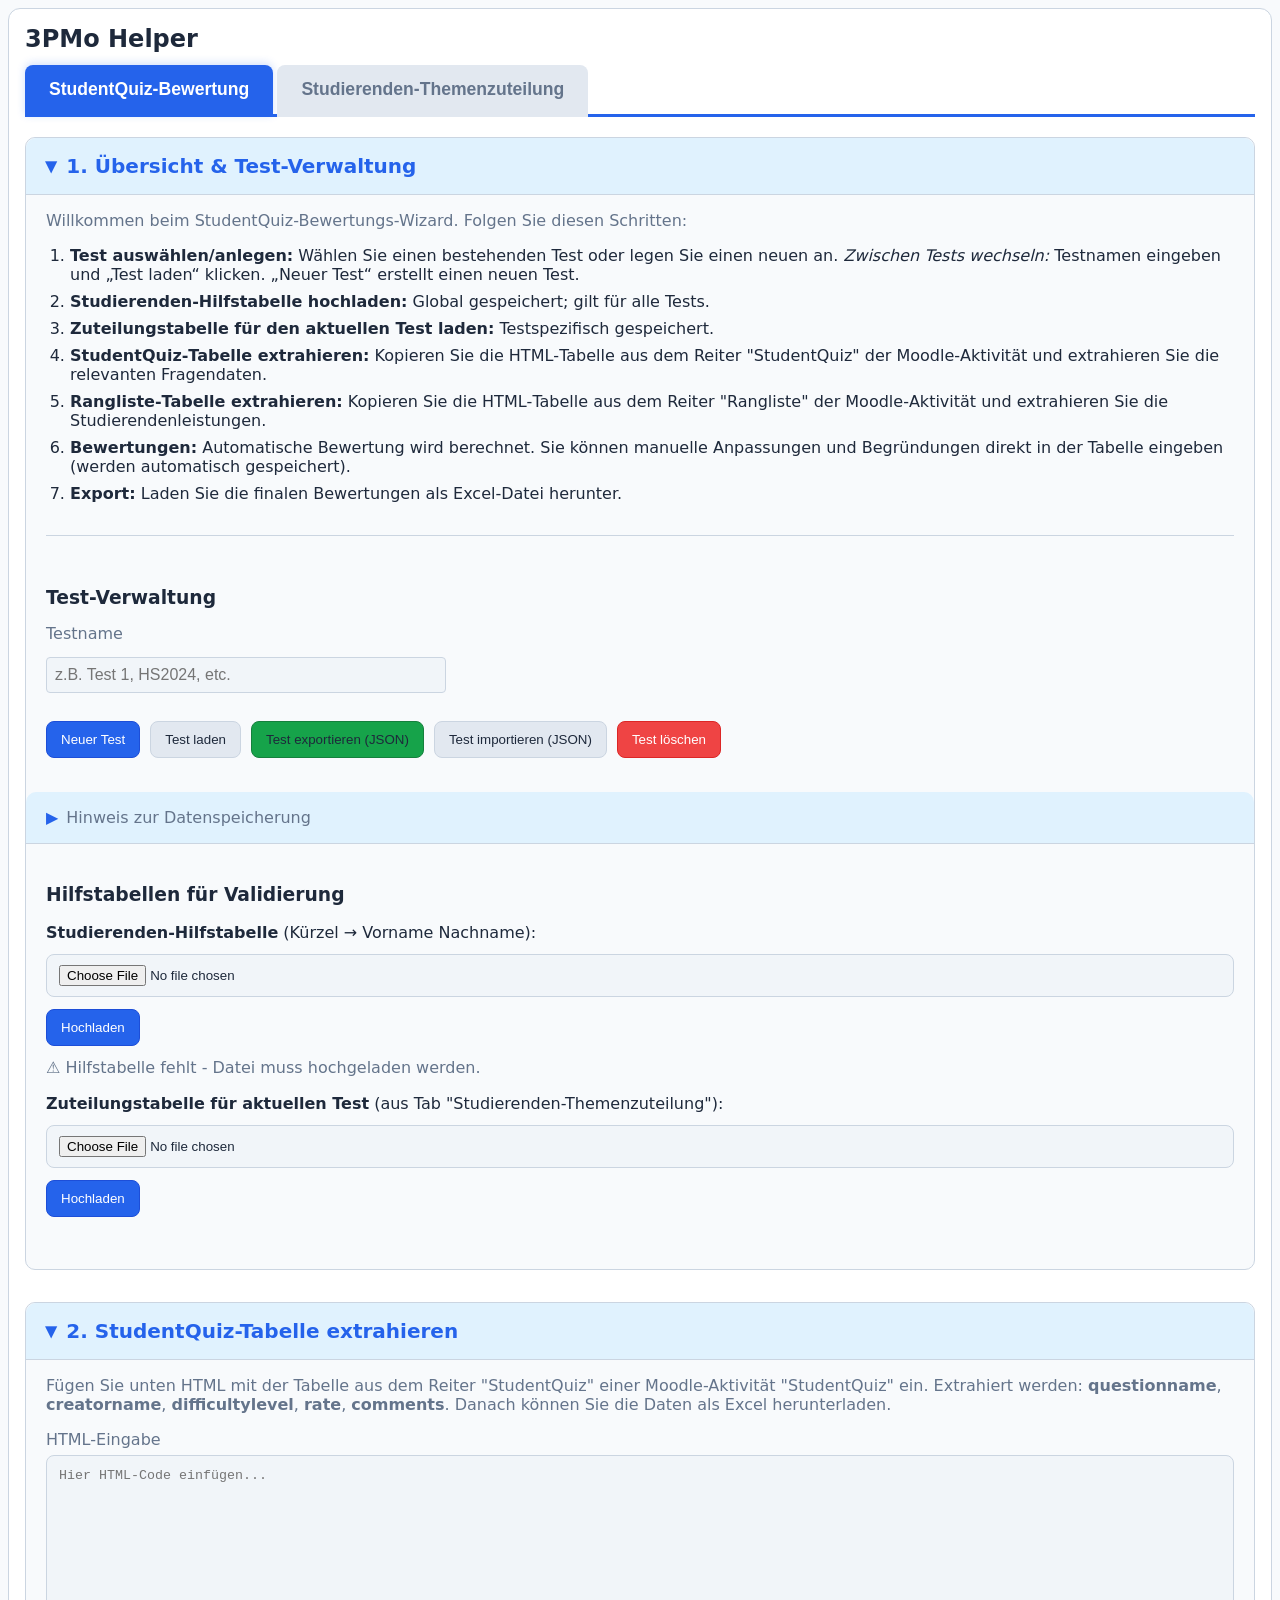
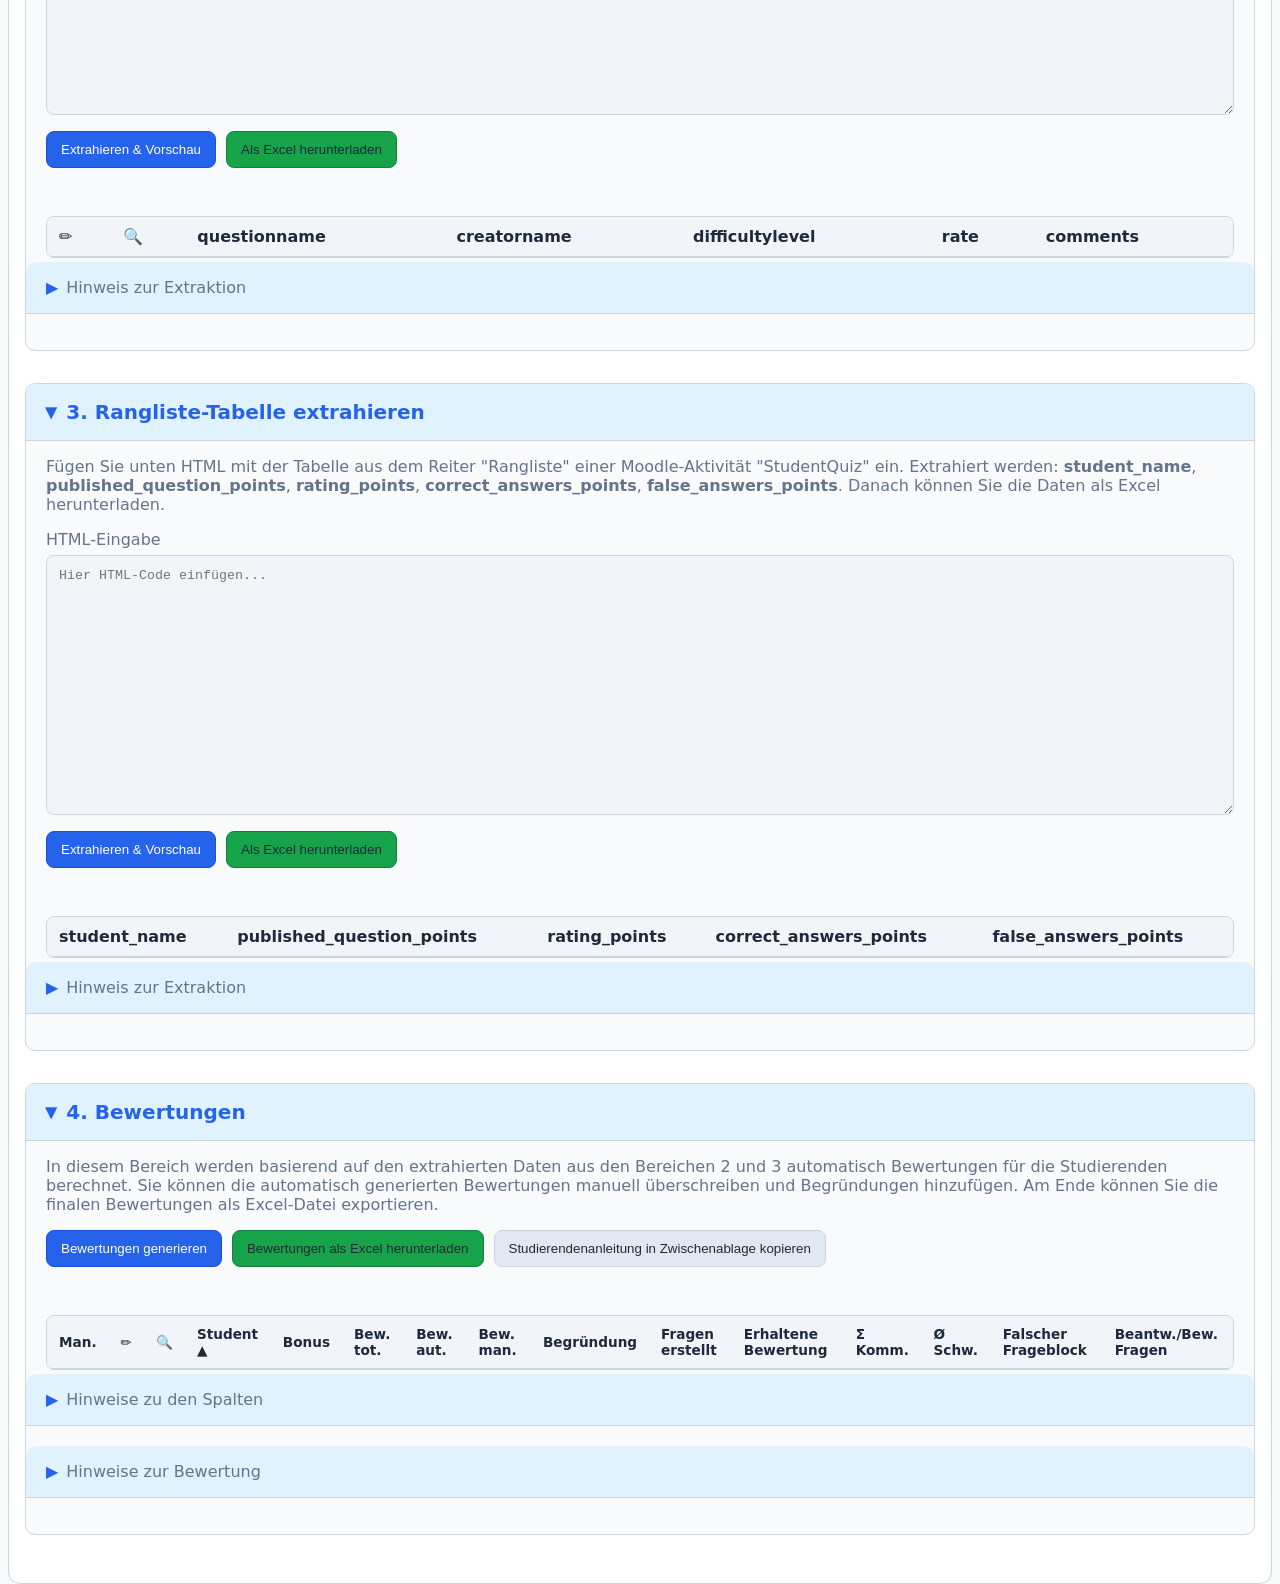
==== commit 6a0f3ded: "feat: add bonus question filtering and marking system - Added bonus filter configuration with criter" ====
--- a/index.html
+++ b/index.html
@@ -198,6 +198,41 @@
             <button id="btnCopyStudentGuide" type="button" class="secondary">Studierendenanleitung in Zwischenablage kopieren</button>
           </div>
 
+          <!-- Bonus-Filter-Konfiguration -->
+          <details class="note" id="bonusFilterConfig" style="display: none; margin-top: 15px;">
+            <summary>Bonus-Filter Konfiguration</summary>
+            <div style="display: grid; grid-template-columns: repeat(auto-fit, minmax(250px, 1fr)); gap: 15px; margin-top: 10px;">
+              <div>
+                <label for="filterMinRating">Min. Erhaltene Bewertung:</label>
+                <input type="number" id="filterMinRating" min="0" max="5" step="0.1" value="4.0" style="width: 100%; padding: 5px;">
+              </div>
+              <div>
+                <label for="filterMinComments">Min. Anzahl Kommentare:</label>
+                <input type="number" id="filterMinComments" min="0" step="1" value="3" style="width: 100%; padding: 5px;">
+              </div>
+              <div>
+                <label for="filterMinDifficulty">Min. Ø Schwierigkeitsgrad:</label>
+                <input type="number" id="filterMinDifficulty" min="0" max="1" step="0.01" value="0.3" style="width: 100%; padding: 5px;">
+              </div>
+              <div>
+                <label for="filterMaxDifficulty">Max. Ø Schwierigkeitsgrad:</label>
+                <input type="number" id="filterMaxDifficulty" min="0" max="1" step="0.01" value="0.7" style="width: 100%; padding: 5px;">
+              </div>
+            </div>
+            <div style="margin-top: 15px;">
+              <button id="btnApplyBonusFilter" type="button" class="primary">Bonus-Filter anwenden</button>
+            </div>
+            <p style="margin-top: 10px; font-size: 0.9em; color: #666;"><strong>Hinweis:</strong> Klicken Sie auf die Schaltfläche, um nur Fragen anzuzeigen, die die Filter-Kriterien erfüllen. Markierte Fragen (0, 1, 2) bleiben bei erneutem Filtern erhalten.</p>
+          </details>
+
+          <!-- Checkbox für Export der Bonus-Spalte -->
+          <div id="exportBonusOption" style="display: none; margin-top: 10px;">
+            <label>
+              <input type="checkbox" id="chkExportBonus">
+              Bonus-Spalte in Excel exportieren (für Studierende standardmäßig ausgeblendet)
+            </label>
+          </div>
+
           <div id="statusGrades" class="status" role="status" aria-live="polite"></div>
 
           <div class="buttons" id="gradeFilterButtons" style="display: none;">
@@ -218,6 +253,7 @@
                   <th>✏️</th>
                   <th>🔍</th>
                   <th class="sortable" data-sort="student_name" data-order="asc">Student ▲</th>
+                  <th class="sortable" data-sort="bonus">Bonus</th>
                   <th class="sortable" data-sort="total_grade">Bew. tot.</th>
                   <th class="sortable" data-sort="automatic_grade">Bew. aut.</th>
                   <th class="sortable" data-sort="manual_grade">Bew. man.</th>
@@ -237,9 +273,10 @@
           <details class="note">
             <summary>Hinweise zu den Spalten</summary>
             <ul>
-              <li><strong>Man.:</strong> Checkbox „Manuell zu bewerten“. Aktiviert/Deaktiviert die Markierung und Filterbarkeit.</li>
+              <li><strong>Man.:</strong> Checkbox „Manuell zu bewerten". Aktiviert/Deaktiviert die Markierung und Filterbarkeit.</li>
               <li><strong>✏️ / 🔍:</strong> Direktlinks zum Bearbeiten bzw. zur Vorschau der Frage (falls vorhanden).</li>
-              <li><strong>Student:</strong> Anzeigename der/des Studierenden. Einträge, die „Manuell zu bewerten“ sind, werden hervorgehoben.</li>
+              <li><strong>Student:</strong> Anzeigename der/des Studierenden. Einträge, die „Manuell zu bewerten" sind, werden hervorgehoben.</li>
+              <li><strong>Bonus:</strong> Markierung für besonders gute Fragen. Werte: ? (zu prüfen), 0 (nicht geeignet), 1 (Bonus), 2 (Prüfung). Klicken zum Ändern (Zyklus: ? → 0 → 1 → 2 → ?). Erscheint nur nach Anwendung des Bonus-Filters.</li>
               <li><strong>Bew. tot.:</strong> Finale Bewertung in % (automatisch + manuell). Dient als Grundlage für die Punkte pro Test.</li>
               <li><strong>Bew. aut.:</strong> Automatisch berechnete Bewertung basierend auf Aktivitäten (Frage erstellt, Bewertung der Frage, beantwortete Fragen).</li>
               <li><strong>Bew. man.:</strong> Manuelle Anpassung in % (z. B. +10 oder −5). Wird zur automatischen Bewertung addiert.</li>
@@ -263,7 +300,13 @@
               <li><strong>Fragebewertung (25%):</strong> Basierend auf erhaltenen Sternen pro veröffentlichter Frage, normalisiert auf Skala 2-5 (≤2 Sterne = 0%, 5 Sterne = 100%, linear dazwischen)</li>
               <li><strong>Fragen beantwortet (25%):</strong> Basierend auf Anzahl beantworteter Fragen, normalisiert auf max. 5 Fragen (≥5 Fragen = 100%)</li>
               <li><strong>Falscher Frageblock:</strong> -20% Abzug vom Gesamtergebnis, wenn Frage im falschen thematischen Block erstellt wurde</li>
-              <li><strong>Mehr falsche als richtige Antworten:</strong> -10% Abzug vom Gesamtergebnis, deutet auf ungenügendes Engagement hin</li>
+              <li><strong>Falsche Antworten (progressiv):</strong> Abzüge basierend auf Verhältnis von falschen zu richtigen Antworten:
+                <ul style="margin-top: 5px; font-size: 0.95em;">
+                  <li>Bei 0 richtigen: 0-2 falsch = 0%, 3 falsch = -10%, 4 falsch = -15%, ≥5 falsch = -20%</li>
+                  <li>Bei 1-5 gesamt: 4F/1R = -10%, 3F/2R = -7.5%, 3F/1R = -5%, sonst 0%</li>
+                  <li>Bei >5 gesamt: Abzug -10% nur wenn Falsch ≥ 2× Richtig, sonst 0%</li>
+                </ul>
+              </li>
             </ul>
             <p><strong>Formel:</strong> (50% × Bewertung_FrageErstellt + 25% × Bewertung_FrageBewertung + 25% × Bewertung_FragenBeantwortung) - Zusätzliche Abzüge</p>
             
@@ -273,9 +316,9 @@
               <li><strong>Mehr als eine Frage erstellt:</strong> Anzahl Fragen > 1 (ungewöhnlich, könnte auf Fehler hindeuten)</li>
               <li><strong>Punkte Sterne < 4:</strong> Niedrige Bewertung der erstellten Frage(n), deutet auf Qualitätsprobleme hin</li>
               <li><strong>Σ Kommentare < 3:</strong> Zu wenige Bewertungen der Frage (< 3 Studierende), daher ist die Aussagekraft der Punkte Sterne nicht ausreichend. Die Qualität der Frage muss manuell geprüft werden</li>
-              <li><strong>Mehr falsche als richtige Antworten:</strong> Deutet darauf hin, dass der Studierende möglicherweise geraten hat statt die Fragen ernsthaft zu beantworten (erkennbar an geringer investierter Zeit)</li>
               <li><strong>Falscher Frageblock:</strong> Frage wurde im falschen thematischen Block erstellt (Zuteilungsfehler)</li>
             </ul>
+            <p><strong>Hinweis:</strong> Abzüge für falsche Antworten erfolgen automatisch gemäss obiger Formel und führen nicht zur Markierung für manuelle Bewertung.</p>
             <p><strong>Zweck:</strong> Diese Kriterien helfen dabei, Studierende zu identifizieren, die besondere Aufmerksamkeit benötigen oder bei denen die automatische Bewertung möglicherweise nicht angemessen ist.</p>
             
             <h4>Manuelle Bewertung</h4>
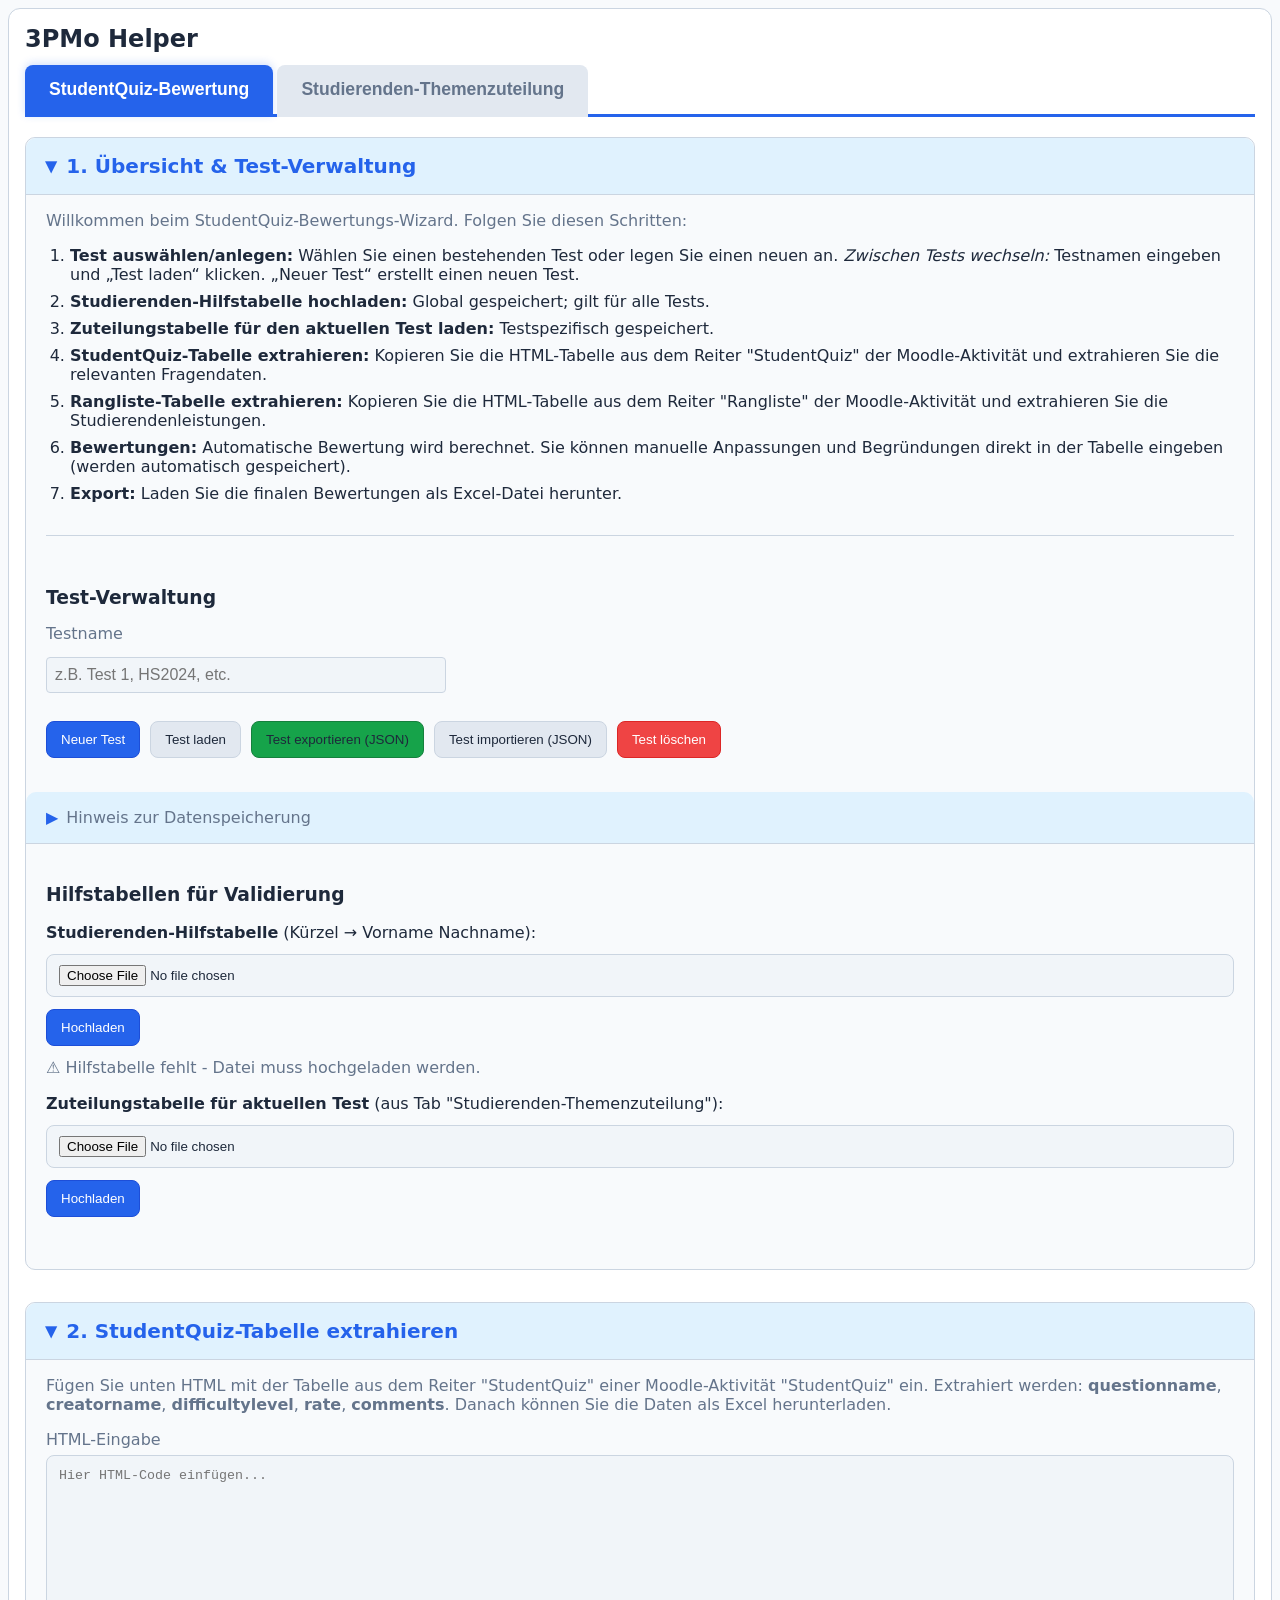
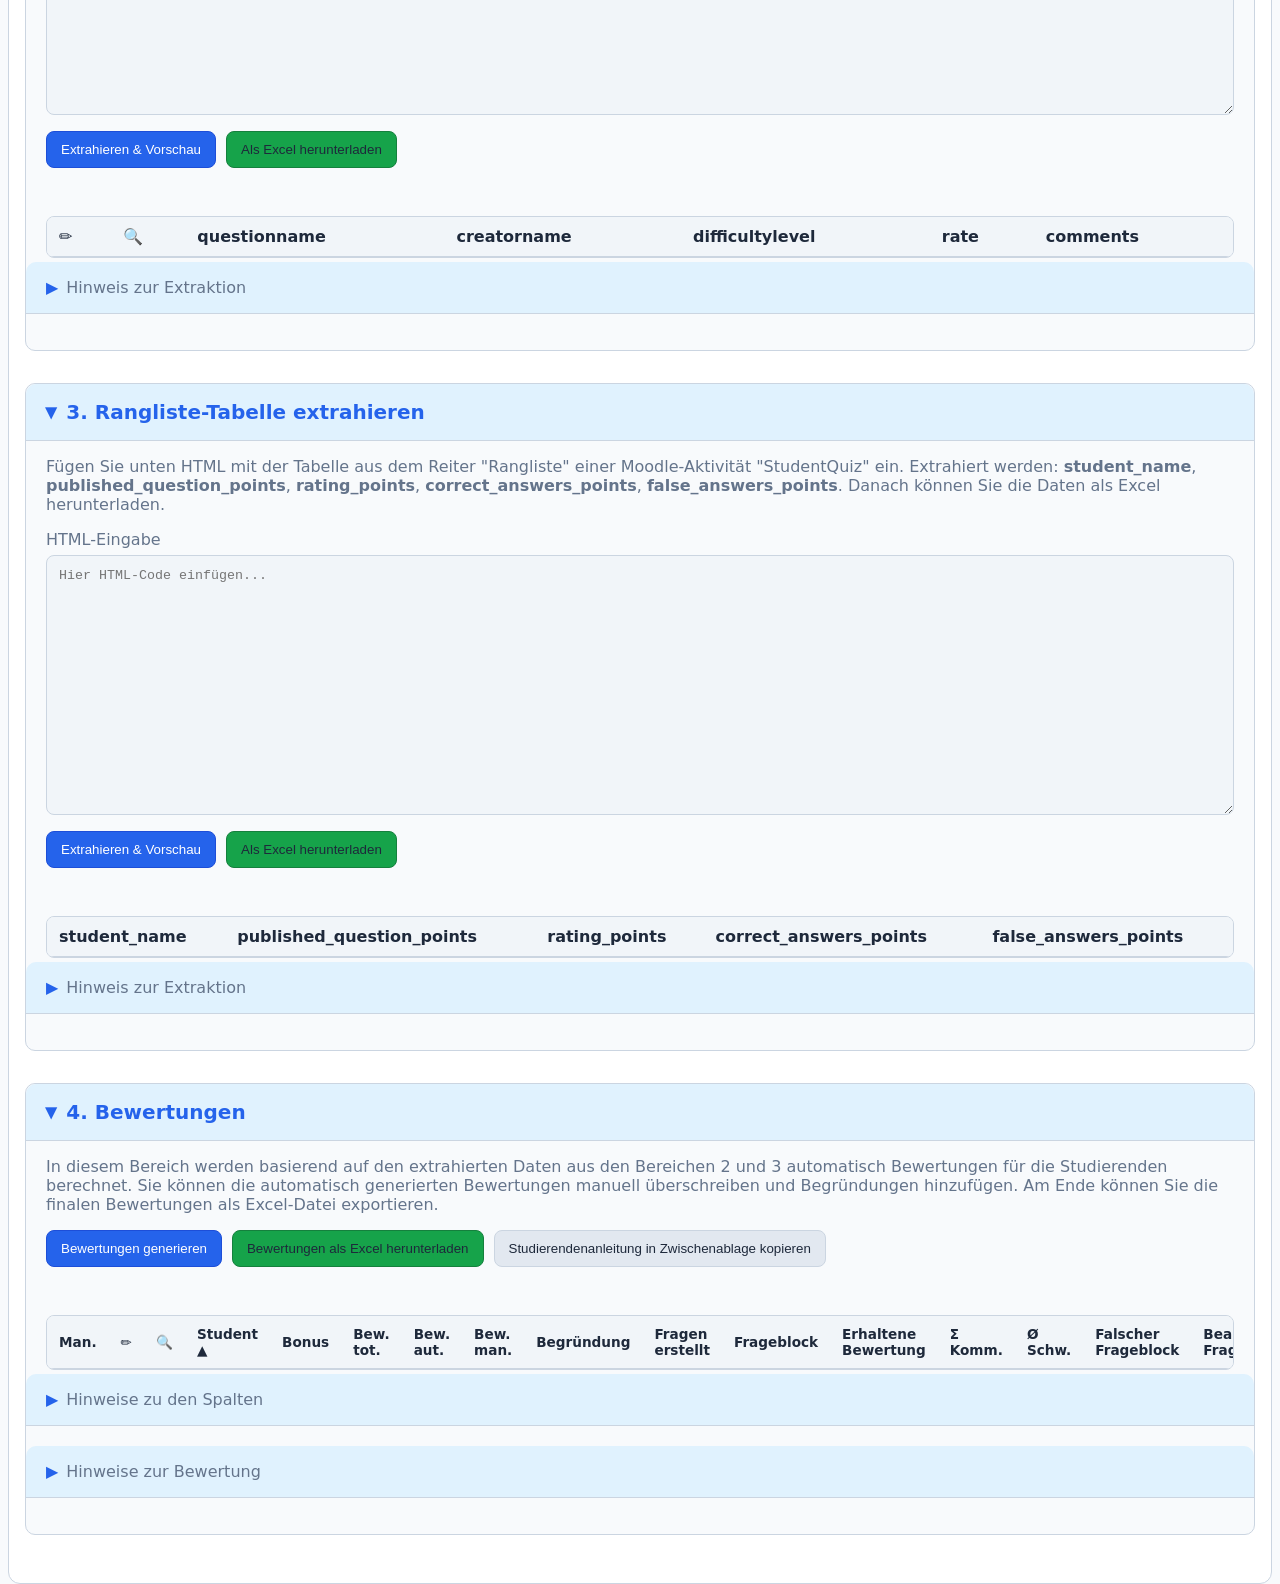
==== commit 97d83b2a: "feat: add question block column to student overview - Added new "Frageblock" column to display the t" ====
--- a/index.html
+++ b/index.html
@@ -199,12 +199,16 @@
           </div>
 
           <!-- Bonus-Filter-Konfiguration -->
-          <details class="note" id="bonusFilterConfig" style="display: none; margin-top: 15px;">
-            <summary>Bonus-Filter Konfiguration</summary>
+          <div id="bonusFilterConfig" style="display: none; margin-top: 15px; padding: 15px; border: 1px solid #ddd; border-radius: 4px; background-color: #f9f9f9;">
+            <h4 style="margin-top: 0;">Bonus-Filter Konfiguration</h4>
             <div style="display: grid; grid-template-columns: repeat(auto-fit, minmax(250px, 1fr)); gap: 15px; margin-top: 10px;">
               <div>
+                <label for="filterMinTotalGrade">Min. Bewertung total (%):</label>
+                <input type="number" id="filterMinTotalGrade" min="0" max="100" step="1" value="90" style="width: 100%; padding: 5px;">
+              </div>
+              <div>
                 <label for="filterMinRating">Min. Erhaltene Bewertung:</label>
-                <input type="number" id="filterMinRating" min="0" max="5" step="0.1" value="4.0" style="width: 100%; padding: 5px;">
+                <input type="number" id="filterMinRating" min="0" max="5" step="0.1" value="4.5" lang="en" style="width: 100%; padding: 5px;">
               </div>
               <div>
                 <label for="filterMinComments">Min. Anzahl Kommentare:</label>
@@ -212,24 +216,24 @@
               </div>
               <div>
                 <label for="filterMinDifficulty">Min. Ø Schwierigkeitsgrad:</label>
-                <input type="number" id="filterMinDifficulty" min="0" max="1" step="0.01" value="0.3" style="width: 100%; padding: 5px;">
+                <input type="number" id="filterMinDifficulty" min="0" max="1" step="0.01" value="0.4" lang="en" style="width: 100%; padding: 5px;">
               </div>
               <div>
                 <label for="filterMaxDifficulty">Max. Ø Schwierigkeitsgrad:</label>
-                <input type="number" id="filterMaxDifficulty" min="0" max="1" step="0.01" value="0.7" style="width: 100%; padding: 5px;">
+                <input type="number" id="filterMaxDifficulty" min="0" max="1" step="0.01" value="0.6" lang="en" style="width: 100%; padding: 5px;">
               </div>
             </div>
             <div style="margin-top: 15px;">
               <button id="btnApplyBonusFilter" type="button" class="primary">Bonus-Filter anwenden</button>
             </div>
-            <p style="margin-top: 10px; font-size: 0.9em; color: #666;"><strong>Hinweis:</strong> Klicken Sie auf die Schaltfläche, um nur Fragen anzuzeigen, die die Filter-Kriterien erfüllen. Markierte Fragen (0, 1, 2) bleiben bei erneutem Filtern erhalten.</p>
-          </details>
+            <p style="margin-top: 10px; font-size: 0.9em; color: #666;"><strong>Hinweis:</strong> Klicken Sie auf die Schaltfläche, um Fragen zu markieren, die die Filter-Kriterien erfüllen. Markierte Fragen (0, 1, 2) bleiben bei erneutem Filtern erhalten.</p>
+          </div>
 
           <!-- Checkbox für Export der Bonus-Spalte -->
           <div id="exportBonusOption" style="display: none; margin-top: 10px;">
             <label>
               <input type="checkbox" id="chkExportBonus">
-              Bonus-Spalte in Excel exportieren (für Studierende standardmäßig ausgeblendet)
+              Bonus-Spalte in Excel exportieren
             </label>
           </div>
 
@@ -237,6 +241,7 @@
 
           <div class="buttons" id="gradeFilterButtons" style="display: none;">
             <button id="btnFilterManual" type="button">Nur manuell zu Bewertende anzeigen</button>
+            <button id="btnFilterBonusQuestions" type="button">Mit Bonus ? markierte anzeigen</button>
             <button id="btnShowAll" type="button">Alle anzeigen</button>
           </div>
 
@@ -259,6 +264,7 @@
                   <th class="sortable" data-sort="manual_grade">Bew. man.</th>
                   <th>Begründung</th>
                   <th class="sortable" data-sort="question_count">Fragen erstellt</th>
+                  <th class="sortable" data-sort="question_block">Frageblock</th>
                   <th class="sortable" data-sort="rating_points">Erhaltene Bewertung</th>
                   <th class="sortable" data-sort="total_comments">Σ Komm.</th>
                   <th class="sortable" data-sort="avg_difficultylevel">Ø Schw.</th>
@@ -282,6 +288,7 @@
               <li><strong>Bew. man.:</strong> Manuelle Anpassung in % (z. B. +10 oder −5). Wird zur automatischen Bewertung addiert.</li>
               <li><strong>Begründung:</strong> Erklärung zu Abzügen/Anpassungen. Zeilenumbrüche werden unterstützt; im Excel ist Umbruch aktiviert.</li>
               <li><strong>Fragen erstellt:</strong> Anzahl der erstellten Fragen (erwartet: 1). Werte ungleich 1 werden rot und fett dargestellt.</li>
+              <li><strong>Frageblock:</strong> Der thematische Block, in dem die Frage erstellt wurde (z.B. SW01F8-12). Wird aus dem Fragennamen extrahiert.</li>
               <li><strong>Erhaltene Bewertung:</strong> Durchschnittliche Sternebewertung der erstellten Frage(n). Werte < 4 werden rot markiert.</li>
               <li><strong>Σ Komm.:</strong> Anzahl der Kommentare/Bewertungen zu der Frage.</li>
               <li><strong>Ø Schw.:</strong> Durchschnittliche Schwierigkeit (0 = sehr einfach, 1 = sehr schwer).</li>
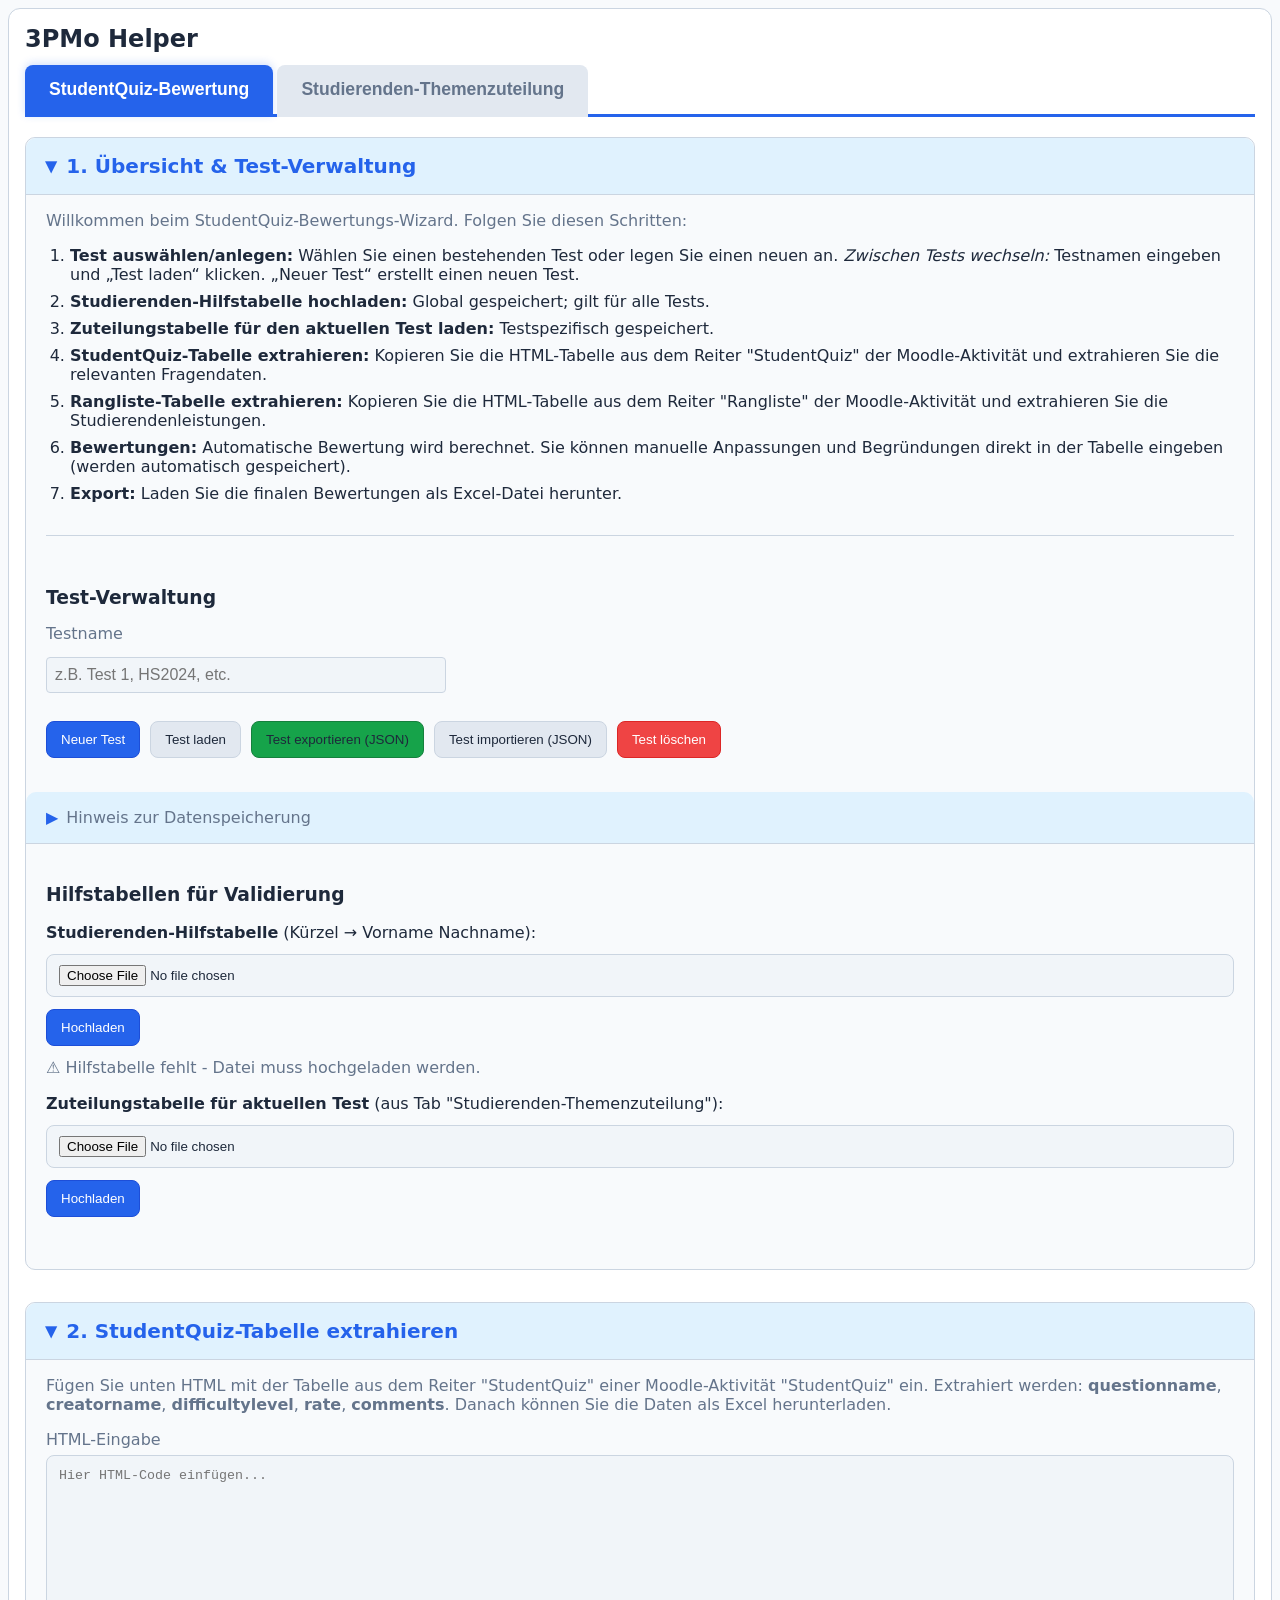
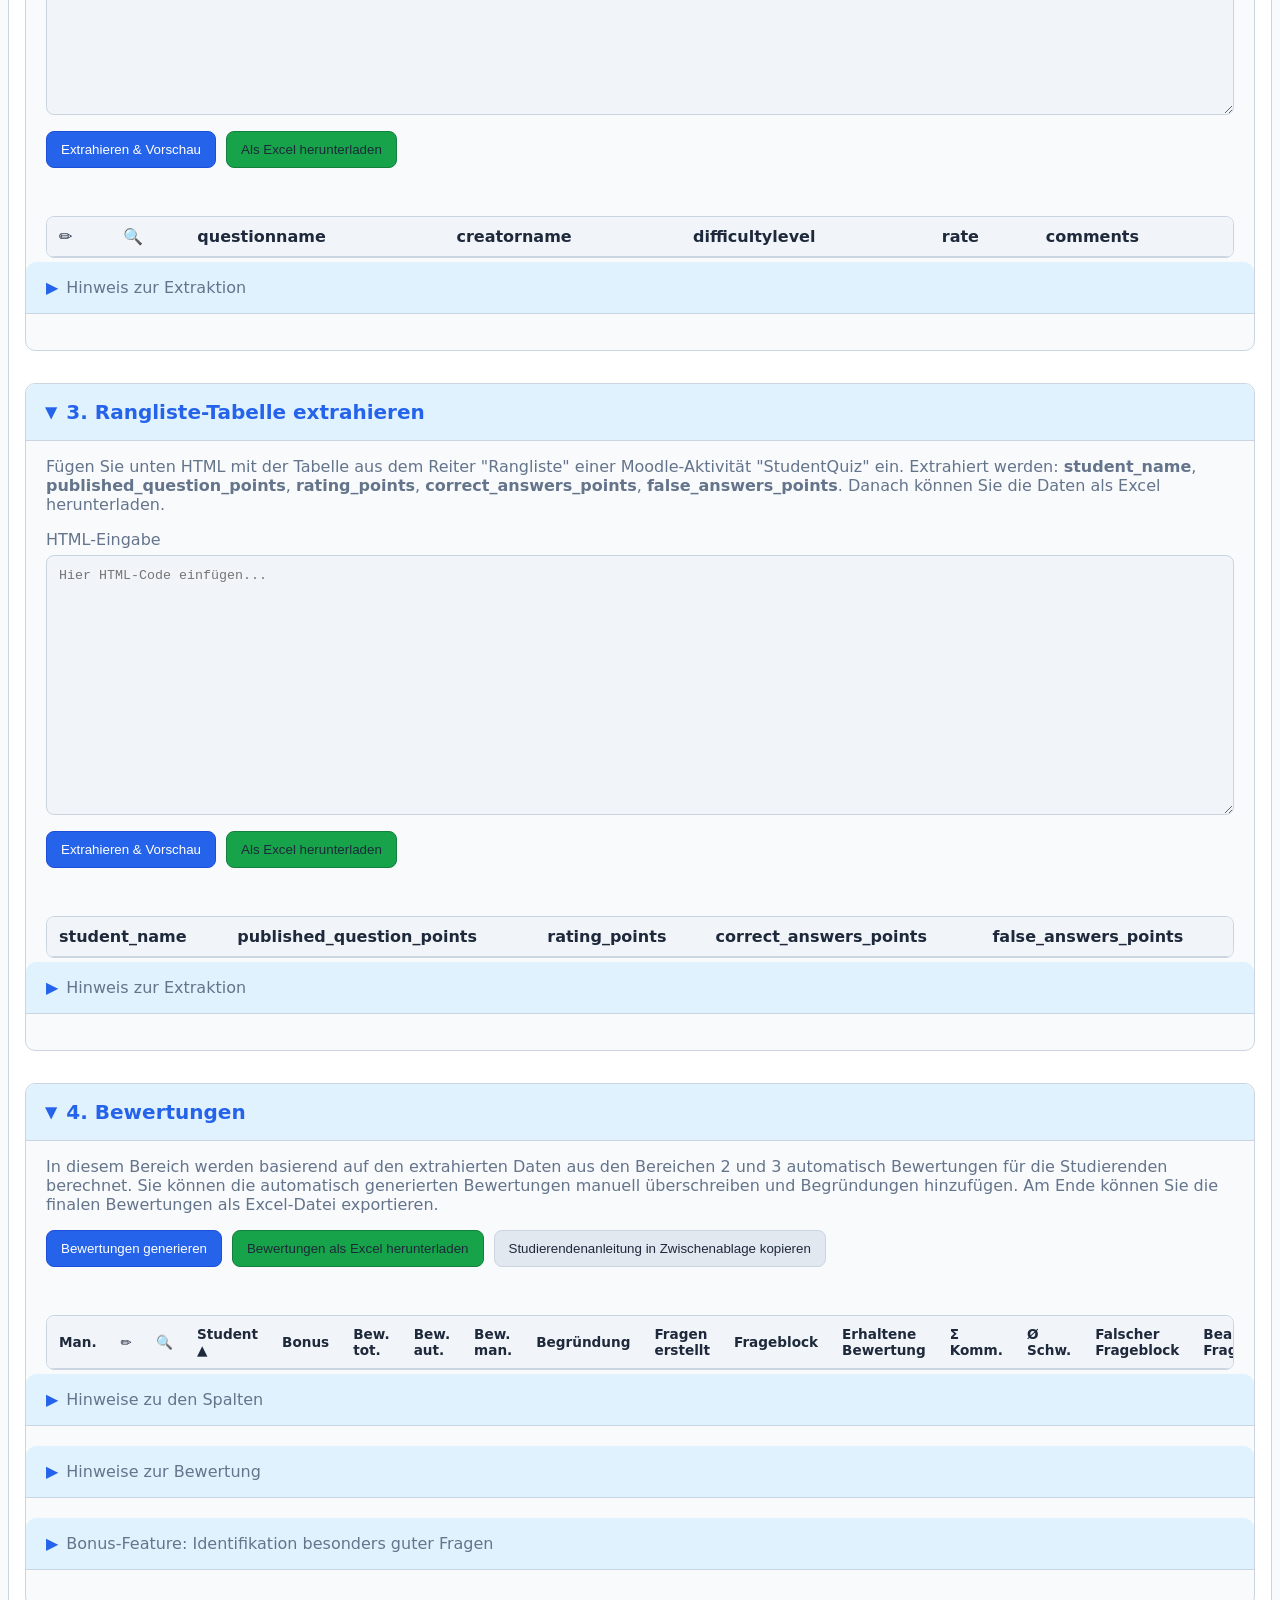
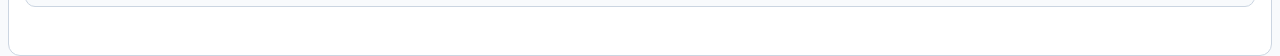
==== commit 9ff07eb0: "Updated UI with detailed documentation and workflow for bonus feature usage" ====
--- a/index.html
+++ b/index.html
@@ -329,7 +329,48 @@
             <p><strong>Zweck:</strong> Diese Kriterien helfen dabei, Studierende zu identifizieren, die besondere Aufmerksamkeit benötigen oder bei denen die automatische Bewertung möglicherweise nicht angemessen ist.</p>
             
             <h4>Manuelle Bewertung</h4>
-            <p>Nutzen Sie die Spalten <strong>„Bew. man.“</strong> (Anpassung in %, z. B. +10 oder −5) und <strong>„Begründung“</strong> (Text) zur fachlichen Korrektur. Setzen Sie manuelle Kommentare <em>unter</em> die automatischen Begründungen, beginnen Sie mit einem Zeilenumbruch und einem Stern (<code>*</code>), z. B.:<br>„<code>* Nach Sichtung der Frage Qualität dennoch ausreichend</code>“.</p>
+            <p>Nutzen Sie die Spalten <strong>„Bew. man."</strong> (Anpassung in %, z. B. +10 oder −5) und <strong>„Begründung"</strong> (Text) zur fachlichen Korrektur. Setzen Sie manuelle Kommentare <em>unter</em> die automatischen Begründungen, beginnen Sie mit einem Zeilenumbruch und einem Stern (<code>*</code>), z. B.:<br>„<code>* Nach Sichtung der Frage Qualität dennoch ausreichend</code>".</p>
+          </details>
+
+          <details class="note">
+            <summary>Bonus-Feature: Identifikation besonders guter Fragen</summary>
+            
+            <h4>Zweck</h4>
+            <p>Das Bonus-Feature hilft dabei, besonders qualitativ hochwertige Fragen zu identifizieren, die für Bonuspunkte oder zur Verwendung in Prüfungen geeignet sind. Es kombiniert mehrere Qualitätskriterien und ermöglicht eine systematische Bewertung.</p>
+            
+            <h4>Workflow</h4>
+            <ol>
+              <li><strong>Filter-Kriterien konfigurieren</strong> (nach Klick auf "Bewertungen generieren"):
+                <ul style="margin-top: 5px;">
+                  <li><strong>Min. Bewertung total (%):</strong> Standardwert 90% – Studierende mit hoher Gesamtbewertung zeigen gutes Verständnis</li>
+                  <li><strong>Min. Erhaltene Bewertung:</strong> Standardwert 4.5 von 5 Sternen – hohe Qualität der erstellten Frage</li>
+                  <li><strong>Min. Anzahl Kommentare:</strong> Standardwert 3 – ausreichende Bewertungsbasis</li>
+                  <li><strong>Min. Ø Schwierigkeitsgrad:</strong> Standardwert 0.4 – nicht zu einfach</li>
+                  <li><strong>Max. Ø Schwierigkeitsgrad:</strong> Standardwert 0.6 – nicht zu schwer</li>
+                </ul>
+              </li>
+              <li><strong>„Bonus-Filter anwenden"</strong> klicken → Alle Fragen, die <em>alle</em> Kriterien erfüllen, werden automatisch mit <strong>„?"</strong> (zu prüfen) markiert</li>
+              <li><strong>„Mit Bonus ? markierte anzeigen"</strong> klicken → Nur zu prüfende Fragen werden angezeigt</li>
+              <li><strong>Manuelle Bewertung:</strong> Auf die Bonus-Zelle klicken, um durch folgende Werte zu wechseln:
+                <ul style="margin-top: 5px;">
+                  <li><strong style="color: #3b82f6;">?</strong> (blau) = Zu prüfen – automatisch gesetzt, noch nicht bewertet</li>
+                  <li><strong style="color: #000000;">0</strong> (schwarz) = Nicht geeignet – Frage erfüllt zwar Kriterien, ist aber nicht für Bonus/Prüfung geeignet</li>
+                  <li><strong style="color: #86efac;">1</strong> (hellgrün) = Bonus – Frage ist für Bonuspunkte geeignet</li>
+                  <li><strong style="color: #16a34a;">2</strong> (dunkelgrün) = Prüfung – Frage ist für die Prüfung geeignet</li>
+                </ul>
+              </li>
+              <li><strong>Filterkriterien anpassen:</strong> Bei Bedarf Werte ändern und erneut anwenden → <strong>„?"</strong>-Markierungen werden aktualisiert, aber bereits manuell bewertete Fragen (0, 1, 2) bleiben erhalten</li>
+              <li><strong>Excel-Export:</strong> Checkbox „Bonus-Spalte in Excel exportieren" aktivieren, wenn Bonus-Daten exportiert werden sollen</li>
+            </ol>
+            
+            <h4>Wichtige Hinweise</h4>
+            <ul>
+              <li><strong>Dynamische „?" Markierungen:</strong> Werden bei erneutem Filtern automatisch aktualisiert basierend auf den Kriterien</li>
+              <li><strong>Permanente Bewertungen (0, 1, 2):</strong> Bleiben bei erneutem Filtern erhalten – dies sind Ihre finalen Entscheidungen</li>
+              <li><strong>Alle Kriterien müssen erfüllt sein:</strong> Eine Frage wird nur markiert, wenn sie ALLE konfigurierten Kriterien erfüllt</li>
+              <li><strong>Sortierung:</strong> Der Bonus-Filter bleibt auch nach Sortierung der Tabelle aktiv</li>
+              <li><strong>Persistenz:</strong> Alle Bonus-Markierungen werden automatisch im LocalStorage gespeichert</li>
+            </ul>
           </details>
         </div>
       </details>
